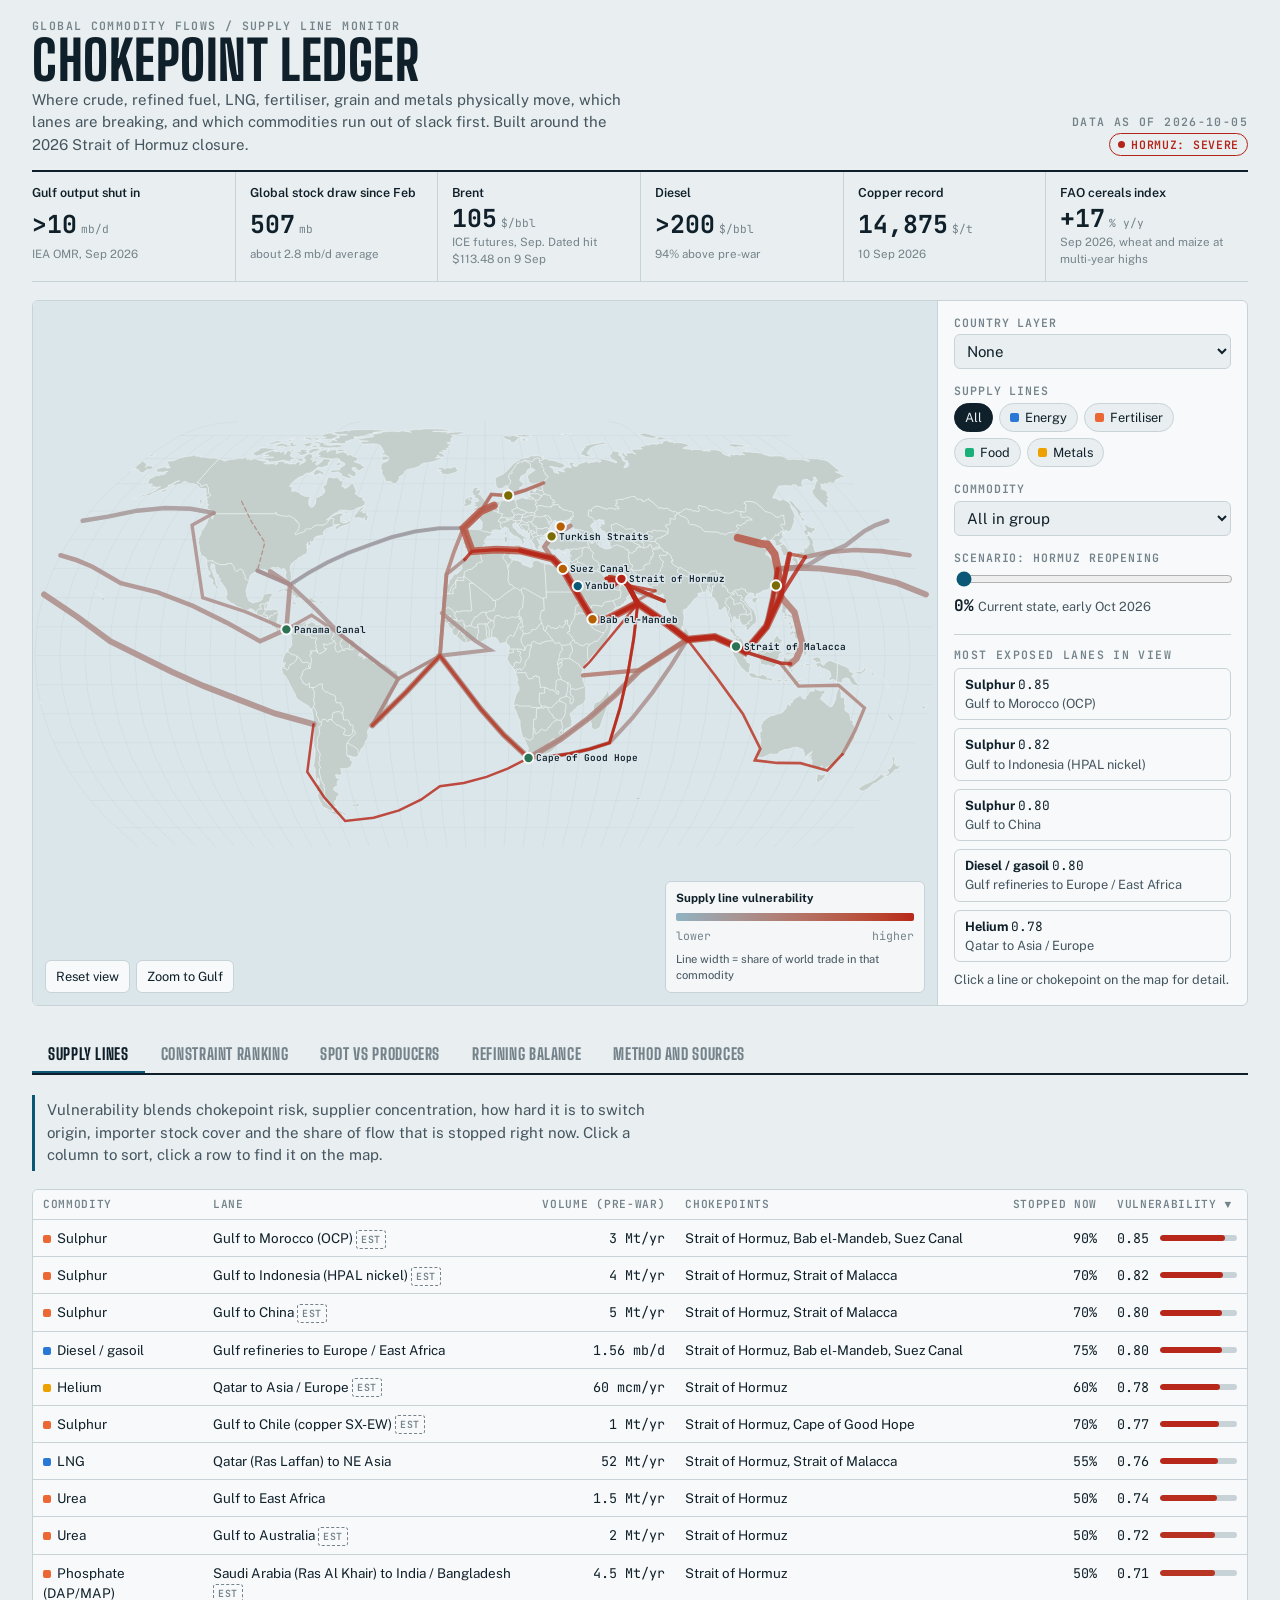
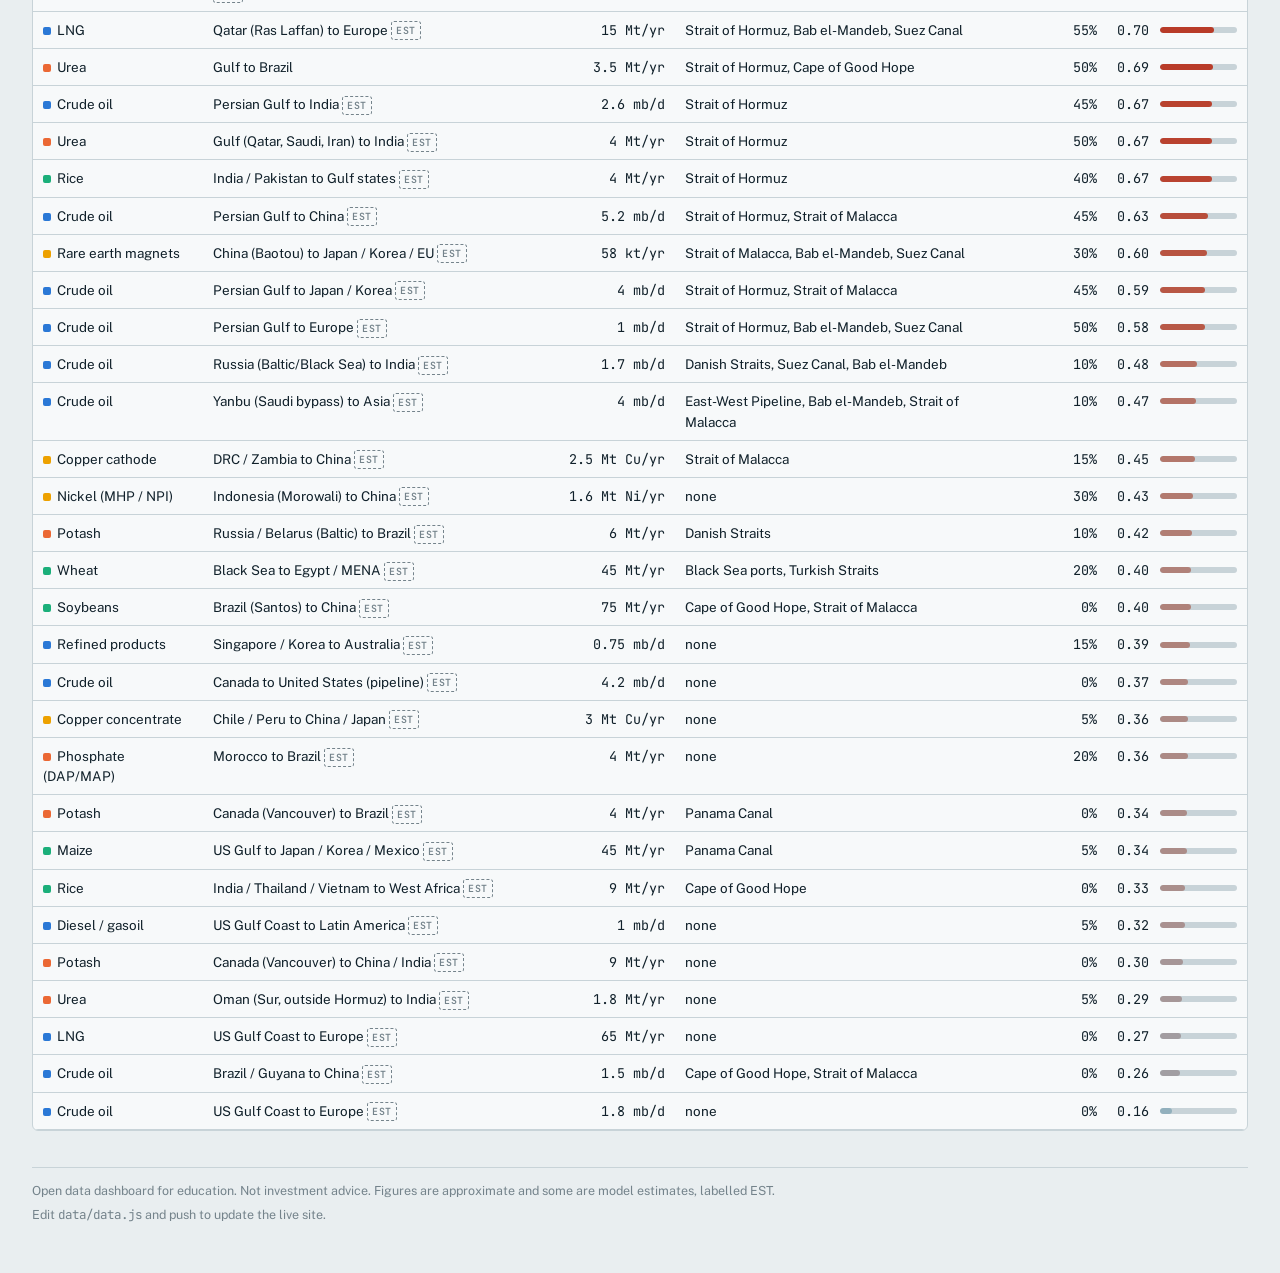
==== index.html @ e33810e3 "Chokepoint Ledger dashboard, live price feed and video pipeline Co-Authored-By: Claude Opus 5.5 <nor" ====
<!doctype html>
<html lang="en">
<head>
<meta charset="utf-8">
<meta name="viewport" content="width=device-width, initial-scale=1, viewport-fit=cover">
<title>Chokepoint Ledger</title>
<meta name="description" content="Interactive map of global energy, fertiliser, food and metal supply lines with vulnerability scoring and supply constraint analysis.">
<link rel="stylesheet" href="assets/style.css">
</head>
<body>
<div class="wrap">
  <header class="mast">
    <div>
      <p class="eyebrow">Global commodity flows / supply line monitor</p>
      <h1>Chokepoint Ledger</h1>
      <p class="lede">Where crude, refined fuel, LNG, fertiliser, grain and metals physically move, which lanes are breaking, and which commodities run out of slack first. Built around the 2026 Strait of Hormuz closure.</p>
    </div>
    <div class="meta">
      <span class="eyebrow">Data as of <span id="asof" class="mono"></span></span>
      <span><span class="pill st-severe">Hormuz: severe</span></span>
    </div>
  </header>

  <section class="tape" id="tape" aria-label="Headline indicators"></section>

  <section class="live" id="live" aria-label="Live prices" hidden>
    <div class="live-head">
      <h2>Live prices</h2>
      <span class="eyebrow" id="liveStamp"></span>
    </div>
    <div class="live-grid" id="liveGrid"></div>
    <p class="note" id="liveNote"></p>
  </section>

  <section class="desk" aria-label="Map">
    <div class="mapbox">
      <svg id="map" role="img" aria-label="World map of commodity supply lines coloured by vulnerability"></svg>
      <div class="mapctl">
        <button class="btn" id="zoomReset" type="button">Reset view</button>
        <button class="btn" id="zoomGulf" type="button">Zoom to Gulf</button>
      </div>
      <div class="legend" id="legend"></div>
    </div>
    <aside class="side">
      <div class="field">
        <label for="layer">Country layer</label>
        <select id="layer">
          <option value="none">None</option>
          <option value="prod">Crude production (mb/d)</option>
          <option value="ref">Refinery capacity (mb/d)</option>
          <option value="cons">Oil consumption (mb/d)</option>
          <option value="bal">Refining balance: capacity minus use</option>
          <option value="shutin">Output shut in now (est.)</option>
          <option value="soil">Soil fertility index (est.)</option>
          <option value="foodvul">Food input vulnerability (est.)</option>
        </select>
      </div>
      <div class="field">
        <span class="lab">Supply lines</span>
        <div class="chips" id="groups"></div>
      </div>
      <div class="field">
        <label for="commodity">Commodity</label>
        <select id="commodity"></select>
      </div>
      <div class="field">
        <label for="scen">Scenario: Hormuz reopening</label>
        <input type="range" id="scen" min="0" max="100" step="5" value="0">
        <div><span class="scen-val" id="scenVal">0%</span> <span class="note" id="scenNote">Current state, early Oct 2026</span></div>
      </div>
      <div class="detail" id="detail"></div>
    </aside>
  </section>

  <nav class="tabs" role="tablist" aria-label="Analysis">
    <button class="tab" role="tab" id="tab-lines" aria-selected="true" aria-controls="p-lines">Supply lines</button>
    <button class="tab" role="tab" id="tab-rank" aria-selected="false" aria-controls="p-rank">Constraint ranking</button>
    <button class="tab" role="tab" id="tab-div" aria-selected="false" aria-controls="p-div">Spot vs producers</button>
    <button class="tab" role="tab" id="tab-bal" aria-selected="false" aria-controls="p-bal">Refining balance</button>
    <button class="tab" role="tab" id="tab-method" aria-selected="false" aria-controls="p-method">Method and sources</button>
  </nav>

  <section class="panel" id="p-lines" role="tabpanel" aria-labelledby="tab-lines">
    <p class="callout">Vulnerability blends chokepoint risk, supplier concentration, how hard it is to switch origin, importer stock cover and the share of flow that is stopped right now. Click a column to sort, click a row to find it on the map.</p>
    <div class="tscroll"><table id="routeTable"></table></div>
  </section>

  <section class="panel" id="p-rank" role="tabpanel" aria-labelledby="tab-rank" hidden>
    <div class="split">
      <div class="chart" id="rankChart"></div>
      <div style="display:grid;gap:14px">
        <div class="weights" id="weights"></div>
        <div class="callout" id="rankRead"></div>
      </div>
    </div>
  </section>

  <section class="panel" id="p-div" role="tabpanel" aria-labelledby="tab-div" hidden>
    <p class="callout"><strong>Why spot prices and producer earnings drift apart.</strong> A supply shock raises the spot price, but a producer only keeps the part that is not eaten by its own inputs, its hedges, its contracts and its location. In 2026 the same disruption that lifts metal and fertiliser prices also raises the price of diesel, sulphuric acid and ammonia, which are the inputs that miners and fertiliser makers burn.</p>
    <div class="ledger" id="ledger"></div>
    <p class="note">Educational analysis, not investment advice.</p>
  </section>

  <section class="panel" id="p-bal" role="tabpanel" aria-labelledby="tab-bal" hidden>
    <div class="split">
      <div class="chart" id="balChart"></div>
      <div class="callout" id="balRead"></div>
    </div>
  </section>

  <section class="panel" id="p-method" role="tabpanel" aria-labelledby="tab-method" hidden>
    <div class="split">
      <div style="display:grid;gap:12px;max-width:72ch">
        <h3>How the scores work</h3>
        <p><b>Supply line vulnerability</b> = weighted sum of chokepoint risk (highest risk chokepoint on the lane), supplier concentration, 1 minus substitutability, stock thinness (1 minus cover days / 180, floored at 0) and current disruption. Hormuz dependent lanes scale their disruption and chokepoint risk down as the reopening slider rises.</p>
        <p><b>Commodity constraint score</b> = weighted sum of seven 0 to 1 factors. The ghost tick on each bar is the score with Hormuz fully reopened. A long gap means the constraint is transient. A short gap means it is structural.</p>
        <p><b>Soil fertility and food input vulnerability</b> are indicative teaching composites. Food input vulnerability = 0.4 x (1 minus soil index/100) + 0.3 x fertiliser import share + 0.3 x share of fertiliser imports routed through Hormuz. Replace them with ISRIC SoilGrids and FAOSTAT data for publication grade work.</p>
        <p>Items tagged <span class="est">EST</span> are model estimates built from the cited reporting and standard reference balances. Country oil balances are approximate 2024 to 2025 pre-war values. All inputs live in <span class="mono">data/data.js</span>.</p>
      </div>
      <div>
        <h3 style="margin-bottom:10px">Sources</h3>
        <ul class="sources" id="sources"></ul>
      </div>
    </div>
  </section>

  <footer class="foot">
    <span>Open data dashboard for education. Not investment advice. Figures are approximate and some are model estimates, labelled EST.</span>
    <span>Edit <span class="mono">data/data.js</span> and push to update the live site.</span>
  </footer>
</div>
<div class="tip" id="tip" hidden></div>
<script src="assets/vendor/d3.min.js"></script>
<script src="assets/vendor/topojson-client.min.js"></script>
<script src="data/world.js"></script>
<script src="data/data.js"></script>
<script src="assets/app.js"></script>
</body>
</html>
---- assets/style.css ----
@font-face { font-family: "Big Shoulders Display"; font-weight: 700; font-display: swap; src: url("fonts/big-shoulders-display-latin-700-normal.woff2") format("woff2"); }
@font-face { font-family: "Big Shoulders Display"; font-weight: 800; font-display: swap; src: url("fonts/big-shoulders-display-latin-800-normal.woff2") format("woff2"); }
@font-face { font-family: "Public Sans"; font-weight: 400; font-display: swap; src: url("fonts/public-sans-latin-400-normal.woff2") format("woff2"); }
@font-face { font-family: "Public Sans"; font-weight: 600; font-display: swap; src: url("fonts/public-sans-latin-600-normal.woff2") format("woff2"); }
@font-face { font-family: "Public Sans"; font-weight: 700; font-display: swap; src: url("fonts/public-sans-latin-700-normal.woff2") format("woff2"); }
@font-face { font-family: "JetBrains Mono"; font-weight: 400; font-display: swap; src: url("fonts/jetbrains-mono-latin-400-normal.woff2") format("woff2"); }
@font-face { font-family: "JetBrains Mono"; font-weight: 600; font-display: swap; src: url("fonts/jetbrains-mono-latin-600-normal.woff2") format("woff2"); }
@font-face { font-family: "JetBrains Mono"; font-weight: 700; font-display: swap; src: url("fonts/jetbrains-mono-latin-700-normal.woff2") format("woff2"); }
/* Layout concept: a harbour-master's chart desk. The sea chart dominates, ledgers sit underneath. */
:root {
  --bg: #e9eef0;
  --surface: #f7f9fa;
  --ink: #10202a;
  --ink-2: #44555f;
  --muted: #74838b;
  --line: #c8d3d8;
  --sea: #dbe6eb;
  --land: #c4cfcb;
  --land-line: #f1f5f6;
  --accent: #0a5875;
  --accent-ink: #ffffff;
  --risk-lo: #8fb3c2;
  --risk-hi: #b8281a;
  --seq-lo: #e4ecef;
  --seq-oil: #0a4f6b;
  --seq-soil: #2f6b2a;
  --seq-vul: #a3261a;
  --div-neg: #b5481f;
  --div-pos: #1d6a8f;
  --div-mid: #d7dcdc;
  --s-severe: #b42318;
  --s-elevated: #b85f00;
  --s-watch: #7a6c00;
  --s-open: #2b7353;
  --s-bypass: #0a5875;
  --g-energy: #2a78d6;
  --g-fert: #eb6834;
  --g-food: #1baf7a;
  --g-metals: #eda100;
  --f-display: "Big Shoulders Display", "Arial Narrow", "Roboto Condensed", sans-serif;
  --f-body: "Public Sans", "Segoe UI", system-ui, sans-serif;
  --f-data: "JetBrains Mono", ui-monospace, "SF Mono", Menlo, monospace;
  --r: 6px;
}
@media (prefers-color-scheme: dark) {
  :root:not([data-theme="light"]) {
    --bg: #0c1418; --surface: #121d23; --ink: #e5edf0; --ink-2: #a8b7be; --muted: #7d8d95; --line: #25363f;
    --sea: #0f1c23; --land: #24343c; --land-line: #0c1418; --accent: #5cb2d4; --accent-ink: #06141a;
    --risk-lo: #3f6b7d; --risk-hi: #ff6b4d; --seq-lo: #1a2a31; --seq-oil: #6cc4e6; --seq-soil: #8fd17e; --seq-vul: #ff7a5c;
    --div-neg: #ff8a5c; --div-pos: #6cc4e6; --div-mid: #2b3940;
    --s-severe: #ff6b5b; --s-elevated: #f0a040; --s-watch: #d8c64a; --s-open: #5fc495; --s-bypass: #5cb2d4;
    --g-energy: #3987e5; --g-fert: #d95926; --g-food: #199e70; --g-metals: #c98500;
    color-scheme: dark;
  }
}
:root[data-theme="dark"] {
  --bg: #0c1418; --surface: #121d23; --ink: #e5edf0; --ink-2: #a8b7be; --muted: #7d8d95; --line: #25363f;
  --sea: #0f1c23; --land: #24343c; --land-line: #0c1418; --accent: #5cb2d4; --accent-ink: #06141a;
  --risk-lo: #3f6b7d; --risk-hi: #ff6b4d; --seq-lo: #1a2a31; --seq-oil: #6cc4e6; --seq-soil: #8fd17e; --seq-vul: #ff7a5c;
  --div-neg: #ff8a5c; --div-pos: #6cc4e6; --div-mid: #2b3940;
  --s-severe: #ff6b5b; --s-elevated: #f0a040; --s-watch: #d8c64a; --s-open: #5fc495; --s-bypass: #5cb2d4;
  --g-energy: #3987e5; --g-fert: #d95926; --g-food: #199e70; --g-metals: #c98500;
  color-scheme: dark;
}

* { box-sizing: border-box; }
[hidden] { display: none !important; }
body { margin: 0; background: var(--bg); color: var(--ink); font: 15px/1.5 var(--f-body); }
.wrap { max-width: 1440px; margin: 0 auto; padding-inline: clamp(16px, 3vw, 32px); padding-block: 20px 48px; }
h1, h2, h3 { font-family: var(--f-display); font-weight: 800; letter-spacing: 0.01em; text-wrap: balance; margin: 0; line-height: 1.05; }
h1 { font-size: clamp(2.1rem, 4.6vw, 3.4rem); text-transform: uppercase; }
h2 { font-size: 1.7rem; text-transform: uppercase; }
h3 { font-size: 1.15rem; text-transform: uppercase; letter-spacing: 0.03em; }
p { margin: 0; }
a { color: var(--accent); }
.mono, .num { font-family: var(--f-data); font-variant-numeric: tabular-nums; }
.eyebrow { font: 600 0.72rem/1 var(--f-data); letter-spacing: 0.12em; text-transform: uppercase; color: var(--muted); }
.lede { color: var(--ink-2); max-width: 68ch; }

/* masthead */
.mast { display: grid; grid-template-columns: minmax(0, 1fr) auto; gap: 12px 24px; align-items: end; border-bottom: 2px solid var(--ink); padding-bottom: 14px; }
.mast .meta { text-align: right; display: grid; gap: 4px; }
.pill { display: inline-flex; align-items: center; gap: 6px; font: 600 0.72rem/1 var(--f-data); letter-spacing: 0.06em; text-transform: uppercase; padding: 5px 8px; border-radius: 999px; border: 1px solid currentColor; }
.pill::before { content: ""; width: 7px; height: 7px; border-radius: 50%; background: currentColor; }
.st-severe { color: var(--s-severe); } .st-elevated { color: var(--s-elevated); } .st-watch { color: var(--s-watch); }
.st-open { color: var(--s-open); } .st-bypass { color: var(--s-bypass); }

/* ticker strip */
.tape { display: grid; grid-template-columns: repeat(6, minmax(0, 1fr)); border-bottom: 1px solid var(--line); }
.tape > div { padding: 12px 14px 12px 0; display: grid; gap: 2px; min-width: 0; }
.tape > div + div { padding-left: 14px; border-left: 1px solid var(--line); }
.tape .v { font: 700 1.55rem/1.1 var(--f-data); font-variant-numeric: tabular-nums; }
.tape .v small { font-size: 0.7rem; color: var(--muted); margin-left: 4px; font-weight: 500; }
.tape .k { font-size: 0.78rem; font-weight: 600; }
.tape .n { font-size: 0.72rem; color: var(--muted); }

/* live price strip */
.live { margin-top: 22px; display: grid; gap: 10px; }
.live-head { display: flex; flex-wrap: wrap; gap: 6px 16px; align-items: baseline; justify-content: space-between; }
.live-grid { display: grid; grid-template-columns: repeat(auto-fill, minmax(210px, 1fr)); gap: 0; border-top: 1px solid var(--line); border-left: 1px solid var(--line); }
.lcard { padding: 10px 12px 8px; border-right: 1px solid var(--line); border-bottom: 1px solid var(--line); display: grid; gap: 2px; min-width: 0; background: var(--surface); }
.lcard .k { font-size: 0.78rem; font-weight: 600; display: flex; align-items: center; gap: 6px; }
.lcard .v { font: 700 1.25rem/1.15 var(--f-data); font-variant-numeric: tabular-nums; }
.lcard .v small { font-size: 0.68rem; color: var(--muted); font-weight: 500; margin-left: 4px; }
.lcard .d { font: 0.72rem/1.3 var(--f-data); color: var(--ink-2); font-variant-numeric: tabular-nums; }
.lcard .d b { color: var(--ink); }
.lcard svg { width: 100%; height: 38px; display: block; overflow: visible; }
.lcard .spark { fill: none; stroke: var(--ink-2); stroke-width: 1.5; vector-effect: non-scaling-stroke; }
.lcard .area { fill: var(--accent); fill-opacity: 0.08; }
.lcard .war { stroke: var(--s-severe); stroke-dasharray: 2 2; stroke-width: 1; vector-effect: non-scaling-stroke; }
.lcard .end { fill: var(--ink); }
.stale { font: 600 0.6rem/1 var(--f-data); color: var(--s-elevated); border: 1px solid currentColor; padding: 2px 4px; border-radius: 3px; }
.livetag { font: 600 0.6rem/1 var(--f-data); color: var(--s-open); letter-spacing: 0.06em; margin-left: 6px; vertical-align: middle; }

/* desk */
.desk { display: grid; grid-template-columns: minmax(0, 1fr) 310px; gap: 0; margin-top: 18px; border: 1px solid var(--line); border-radius: var(--r); background: var(--surface); overflow: hidden; }
.mapbox { position: relative; min-width: 0; background: var(--sea); display: flex; flex-direction: column; justify-content: center; padding-bottom: 54px; }
#map { display: block; width: 100%; height: auto; touch-action: none; }
#map .land { fill: var(--land); stroke: var(--land-line); stroke-width: 0.5; vector-effect: non-scaling-stroke; }
#map .grat { fill: none; stroke: var(--ink); stroke-opacity: 0.07; stroke-width: 0.5; vector-effect: non-scaling-stroke; }
#map .route { fill: none; stroke-linecap: round; cursor: pointer; vector-effect: non-scaling-stroke; }
#map .route.dim { stroke-opacity: 0.08 !important; }
#map .route.sel { stroke-dasharray: none; }
#map .route-hit { fill: none; stroke: transparent; stroke-width: 12; cursor: pointer; vector-effect: non-scaling-stroke; }
#map .choke circle { stroke: var(--surface); stroke-width: 2; vector-effect: non-scaling-stroke; cursor: pointer; }
#map .choke text { font: 600 10px var(--f-data); fill: var(--ink); paint-order: stroke; stroke: var(--sea); stroke-width: 3px; pointer-events: none; }
.mapctl { position: absolute; left: 12px; bottom: 12px; display: flex; gap: 6px; }
.legend { position: absolute; right: 12px; bottom: 12px; background: color-mix(in srgb, var(--surface) 88%, transparent); border: 1px solid var(--line); border-radius: var(--r); padding: 8px 10px; font-size: 0.72rem; display: grid; gap: 6px; max-width: 260px; }
.legend .ramp { height: 8px; border-radius: 2px; }
.legend .ends { display: flex; justify-content: space-between; color: var(--muted); font-family: var(--f-data); }

.side { border-left: 1px solid var(--line); padding: 16px; display: grid; gap: 16px; align-content: start; min-width: 0; }
.field { display: grid; gap: 6px; }
.field label, .field .lab { font: 600 0.72rem/1 var(--f-data); letter-spacing: 0.08em; text-transform: uppercase; color: var(--muted); }
select, button, input { font: inherit; color: inherit; }
select { width: 100%; padding: 7px 8px; border: 1px solid var(--line); border-radius: var(--r); background: var(--bg); }
.chips { display: flex; flex-wrap: wrap; gap: 6px; }
.chip { border: 1px solid var(--line); background: var(--bg); border-radius: 999px; padding: 4px 10px; font-size: 0.8rem; cursor: pointer; display: inline-flex; gap: 6px; align-items: center; }
.chip i { width: 9px; height: 9px; border-radius: 2px; display: inline-block; }
.chip[aria-pressed="true"] { background: var(--ink); color: var(--bg); border-color: var(--ink); }
.btn { border: 1px solid var(--line); background: var(--surface); border-radius: var(--r); padding: 6px 10px; cursor: pointer; font-size: 0.8rem; }
.btn:hover, .chip:hover { border-color: var(--ink-2); }
button:focus-visible, select:focus-visible, input:focus-visible, .route-hit:focus-visible { outline: 2px solid var(--accent); outline-offset: 2px; }
input[type=range] { width: 100%; accent-color: var(--accent); }
.scen-val { font: 700 1rem var(--f-data); }
.detail { border-top: 1px solid var(--line); padding-top: 14px; display: grid; gap: 8px; font-size: 0.86rem; }
.detail dl { display: grid; grid-template-columns: auto 1fr; gap: 3px 12px; margin: 0; }
.detail dt { color: var(--muted); font-size: 0.78rem; }
.detail dd { margin: 0; font-family: var(--f-data); font-size: 0.8rem; font-variant-numeric: tabular-nums; }
.vbar { height: 6px; background: var(--line); border-radius: 3px; overflow: hidden; }
.vbar span { display: block; height: 100%; border-radius: 3px; }
.est { font: 600 0.62rem/1 var(--f-data); letter-spacing: 0.06em; color: var(--muted); border: 1px dashed var(--muted); padding: 2px 4px; border-radius: 3px; vertical-align: middle; }

/* tabs */
.tabs { display: flex; gap: 0; margin-top: 28px; border-bottom: 2px solid var(--ink); overflow-x: auto; }
.tab { border: 0; background: none; padding: 10px 16px 8px; font: 800 1rem var(--f-display); letter-spacing: 0.04em; text-transform: uppercase; cursor: pointer; color: var(--muted); white-space: nowrap; border-bottom: 4px solid transparent; margin-bottom: -2px; }
.tab[aria-selected="true"] { color: var(--ink); border-bottom-color: var(--accent); }
.panel { padding-top: 20px; display: grid; gap: 18px; }
.split { display: grid; grid-template-columns: minmax(0, 1.6fr) minmax(0, 1fr); gap: 28px; align-items: start; }
.split > * { min-width: 0; }

/* tables */
.tscroll { overflow-x: auto; border: 1px solid var(--line); border-radius: var(--r); background: var(--surface); }
table { border-collapse: collapse; width: 100%; font-size: 0.84rem; }
th, td { text-align: left; padding: 8px 10px; border-bottom: 1px solid var(--line); vertical-align: top; }
th { font: 600 0.7rem/1.2 var(--f-data); letter-spacing: 0.06em; text-transform: uppercase; color: var(--muted); cursor: pointer; user-select: none; white-space: nowrap; position: sticky; top: 0; background: var(--surface); }
td.num, th.num { text-align: right; font-family: var(--f-data); font-variant-numeric: tabular-nums; }
tbody tr { cursor: pointer; }
tbody tr:hover { background: color-mix(in srgb, var(--accent) 7%, transparent); }
tbody tr.sel { background: color-mix(in srgb, var(--accent) 14%, transparent); }
.gdot { width: 8px; height: 8px; border-radius: 2px; display: inline-block; margin-right: 6px; }
.scorecell { display: grid; grid-template-columns: 2.6em 1fr; gap: 8px; align-items: center; min-width: 120px; }

/* ranking chart */
.chart svg { width: 100%; height: auto; display: block; overflow: visible; }
.chart text { fill: var(--ink-2); font: 11px var(--f-data); }
.chart .lbl { fill: var(--ink); font: 600 12px var(--f-body); }
.chart .axis line, .chart .axis path { stroke: var(--line); }
.chart .grid line { stroke: var(--line); stroke-dasharray: 2 3; }
.weights { display: grid; gap: 10px; background: var(--surface); border: 1px solid var(--line); border-radius: var(--r); padding: 14px; }
.wrow { display: grid; grid-template-columns: 8.5em 1fr 2.6em; gap: 8px; align-items: center; font-size: 0.8rem; }
.wrow output { font-family: var(--f-data); text-align: right; }
.note { font-size: 0.8rem; color: var(--ink-2); }
.callout { border-left: 3px solid var(--accent); padding: 4px 0 4px 12px; color: var(--ink-2); max-width: 72ch; }
.callout strong { color: var(--ink); }

/* divergence ledger */
.ledger { display: grid; grid-template-columns: repeat(2, minmax(0, 1fr)); gap: 0; border-top: 1px solid var(--line); }
.entry { padding: 16px 18px 18px 0; border-bottom: 1px solid var(--line); display: grid; gap: 8px; align-content: start; min-width: 0; }
.entry:nth-child(even) { padding-left: 18px; border-left: 1px solid var(--line); }
.entry .row { display: grid; grid-template-columns: 6.5em 1fr; gap: 10px; font-size: 0.86rem; }
.entry .row b { font: 600 0.68rem/1.6 var(--f-data); letter-spacing: 0.08em; text-transform: uppercase; color: var(--muted); }
.lean { font: 600 0.68rem/1 var(--f-data); text-transform: uppercase; letter-spacing: 0.08em; padding: 4px 7px; border-radius: 3px; background: var(--ink); color: var(--bg); justify-self: start; }

.sources li { margin-bottom: 4px; font-size: 0.84rem; }
.foot { margin-top: 36px; padding-top: 14px; border-top: 1px solid var(--line); font-size: 0.78rem; color: var(--muted); display: grid; gap: 6px; }

.tip { position: fixed; pointer-events: none; z-index: 10; background: var(--ink); color: var(--bg); padding: 8px 10px; border-radius: var(--r); font-size: 0.78rem; max-width: 280px; line-height: 1.4; box-shadow: 0 6px 18px rgb(0 0 0 / 0.18); }
.tip b { font-family: var(--f-body); }
.tip .mono { font-size: 0.74rem; }

/* video capture mode: hides chrome so frames are clean */
body.capture .live, body.capture .side, body.capture .tabs, body.capture .foot, body.capture .mapctl, body.capture .mast, body.capture .tape { display: none; }
body.capture .desk { grid-template-columns: 1fr; border: 0; margin-top: 0; border-radius: 0; }
body.capture .mapbox { padding-bottom: 0; }
body.capture .wrap { padding-block: 0 24px; max-width: none; padding-inline: 0; }
body.capture:not(.portrait) #map { height: 100vh; }
body.capture:not(.view-panel) .panel { display: none !important; }
body.capture.view-panel .desk { display: none; }
body.capture.view-panel .wrap { padding: 40px 56px; }
body.capture.view-panel:not(.portrait) .panel { zoom: 1.55; }
body.capture:not(.portrait) .legend { zoom: 1.6; right: 20px; bottom: 20px; }
body.capture.view-panel.portrait .wrap { padding: 32px 16px; }
body.capture.portrait #map { height: 60vh; }
body.capture.portrait .legend { position: static; margin: 14px 16px; max-width: none; font-size: 0.8rem; }

@media (max-width: 1100px) {
  .tape { grid-template-columns: repeat(3, minmax(0, 1fr)); }
  .tape > div:nth-child(4) { border-left: 0; padding-left: 0; }
  .tape > div:nth-child(n+4) { border-top: 1px solid var(--line); }
  .desk { grid-template-columns: 1fr; }
  .side { border-left: 0; border-top: 1px solid var(--line); }
  .split { grid-template-columns: 1fr; }
}
@media (max-width: 640px) {
  .mast { grid-template-columns: 1fr; }
  .mast .meta { text-align: left; }
  .tape { grid-template-columns: repeat(2, minmax(0, 1fr)); }
  .tape > div { border-left: 0 !important; padding-left: 0 !important; }
  .tape > div:nth-child(n+3) { border-top: 1px solid var(--line); }
  .ledger { grid-template-columns: 1fr; }
  .entry:nth-child(even) { padding-left: 0; border-left: 0; }
  .mapbox { padding-bottom: 0; }
  .legend { position: static; max-width: none; margin: 8px; }
  .mapctl { position: static; padding: 8px; }
}
@media (prefers-reduced-motion: reduce) { * { transition: none !important; animation: none !important; } }
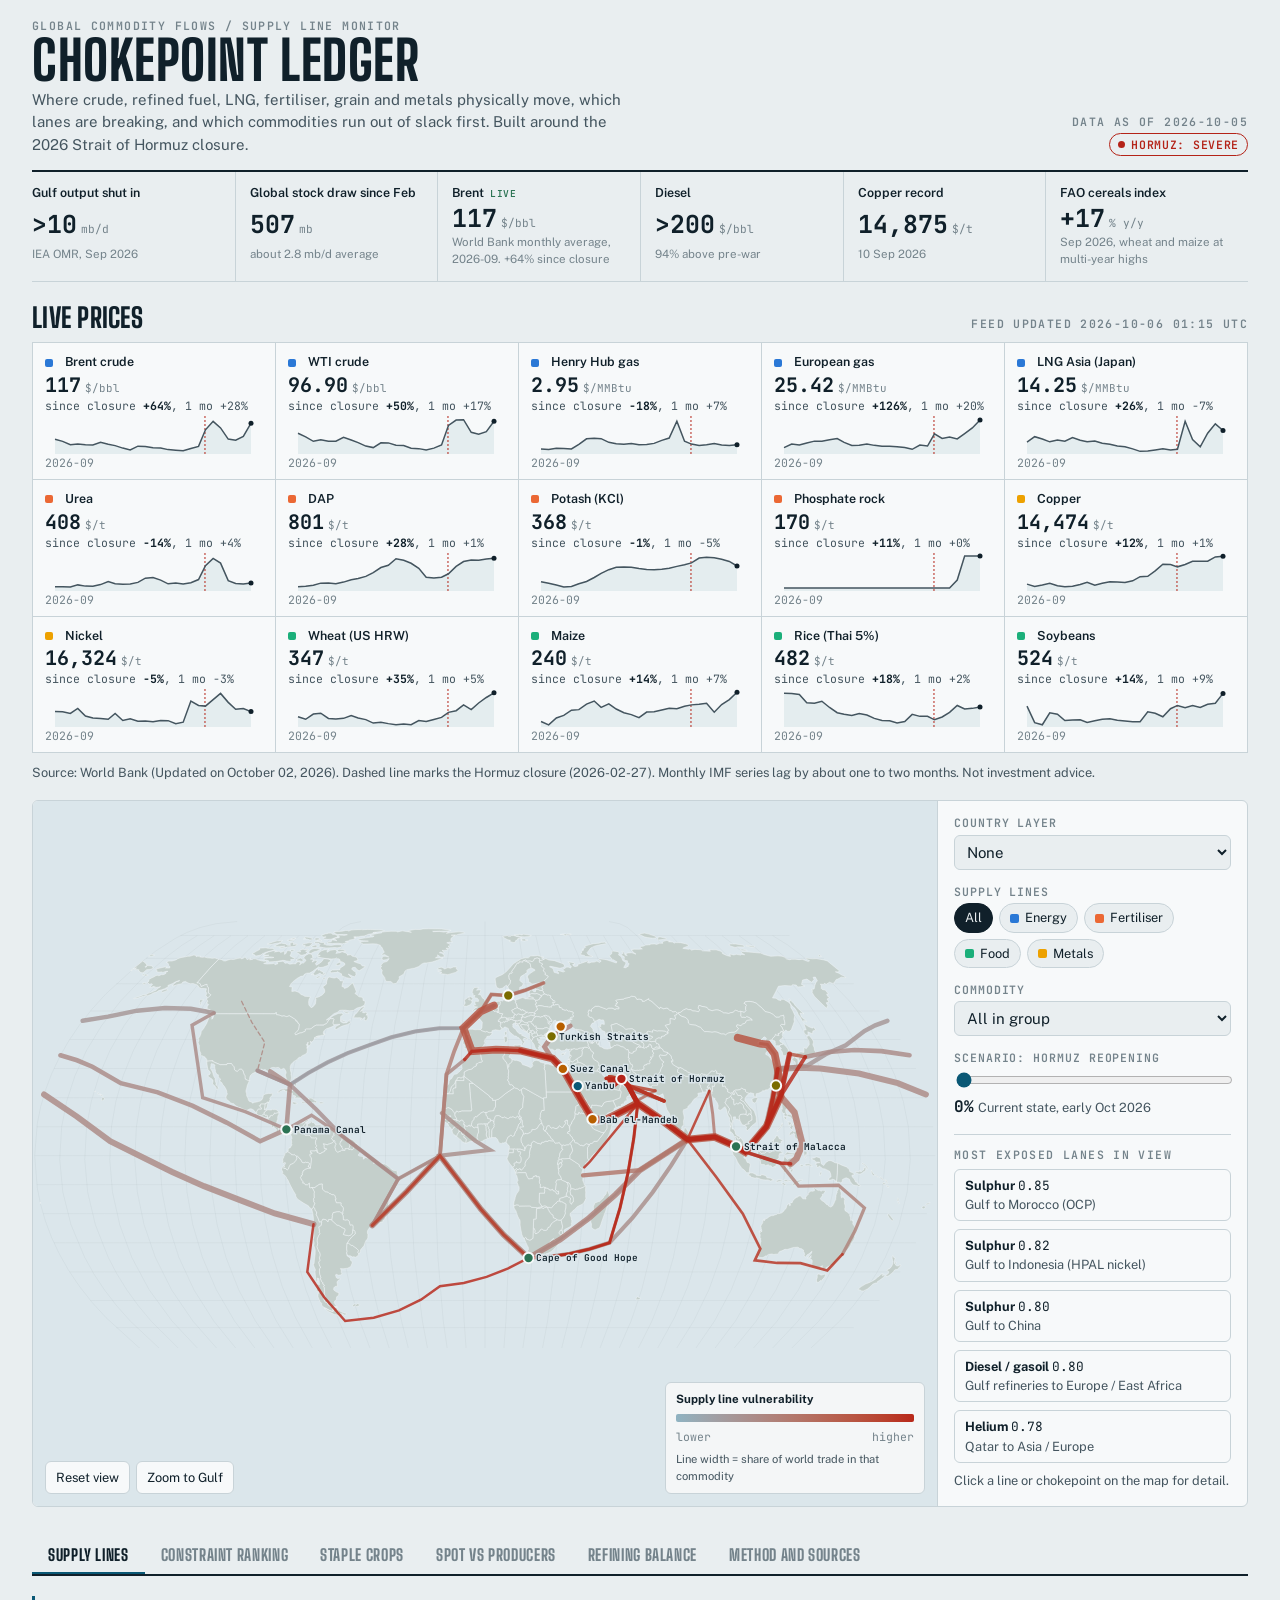
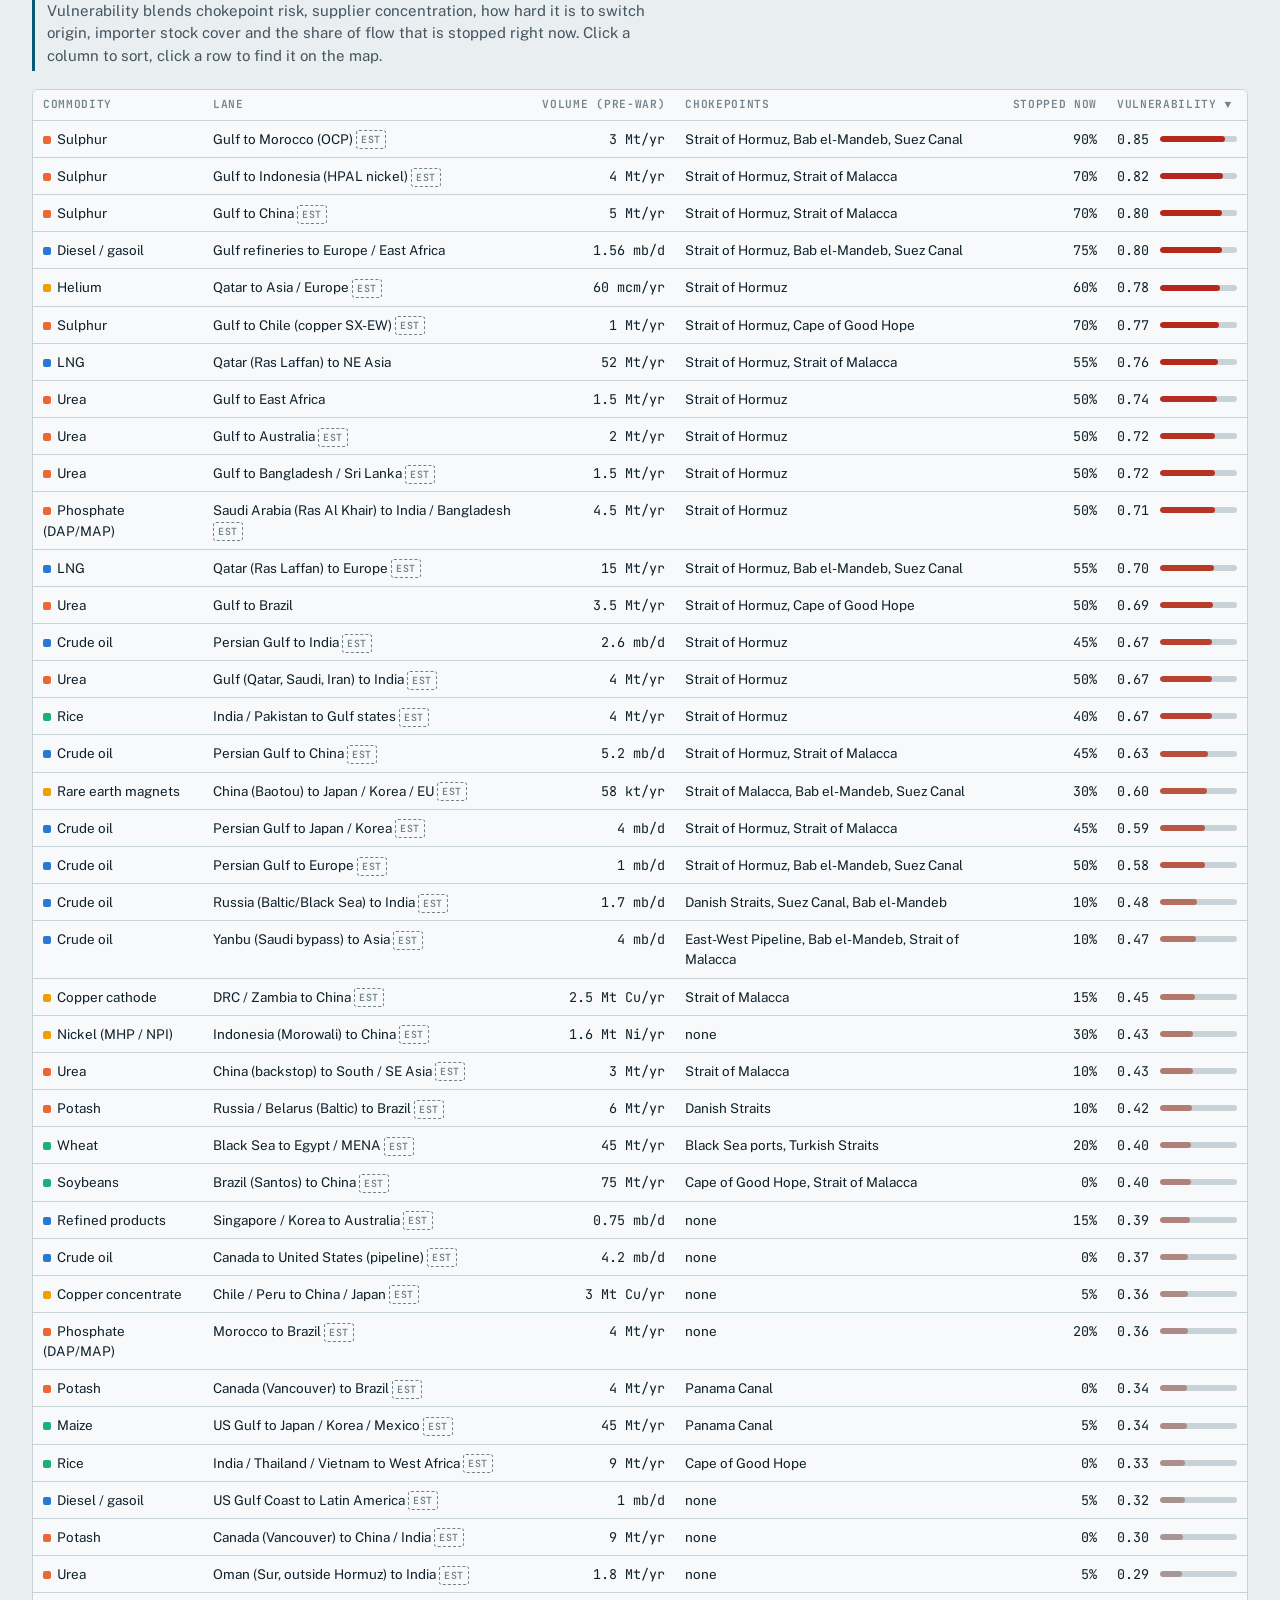
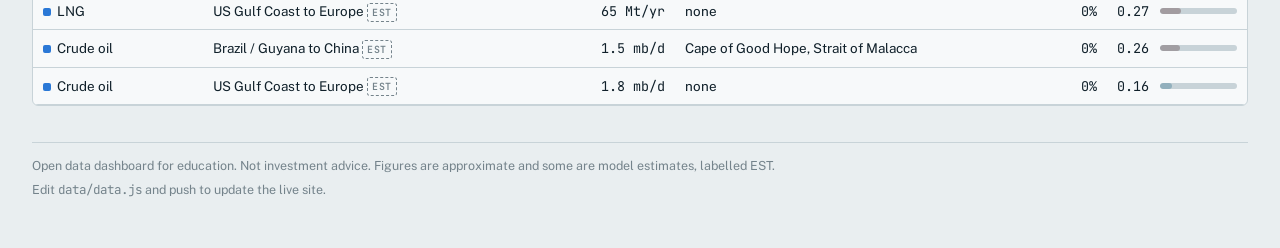
==== commit 25637a01: "Add Staple crops tab: crop input sensitivity, rice input chain, fertiliser timing Rice scores as the" ====
--- a/index.html
+++ b/index.html
@@ -75,6 +75,7 @@
   <nav class="tabs" role="tablist" aria-label="Analysis">
     <button class="tab" role="tab" id="tab-lines" aria-selected="true" aria-controls="p-lines">Supply lines</button>
     <button class="tab" role="tab" id="tab-rank" aria-selected="false" aria-controls="p-rank">Constraint ranking</button>
+    <button class="tab" role="tab" id="tab-crops" aria-selected="false" aria-controls="p-crops">Staple crops</button>
     <button class="tab" role="tab" id="tab-div" aria-selected="false" aria-controls="p-div">Spot vs producers</button>
     <button class="tab" role="tab" id="tab-bal" aria-selected="false" aria-controls="p-bal">Refining balance</button>
     <button class="tab" role="tab" id="tab-method" aria-selected="false" aria-controls="p-method">Method and sources</button>
@@ -93,6 +94,21 @@
         <div class="callout" id="rankRead"></div>
       </div>
     </div>
+  </section>
+
+  <section class="panel" id="p-crops" role="tabpanel" aria-labelledby="tab-crops" hidden>
+    <p class="callout" id="cropAnswer"></p>
+    <div class="crop-grid">
+      <div class="tscroll"><div id="cropTable"></div></div>
+      <div class="crop-detail" id="cropDetail"></div>
+    </div>
+    <div>
+      <h3>Where the rice input chain bottlenecks</h3>
+      <p class="note" style="margin:4px 0 10px">From gas well to paddy. Status reflects early October 2026. Prices update daily from the live feed.</p>
+      <ol class="chain" id="cropChain"></ol>
+    </div>
+    <div class="chart" id="cropCal"></div>
+    <p class="note">Fertiliser use by crop from IFA (2014/15), production from USDA for the same season. Factor scores are judgement calls from the cited reporting. Click a row for detail.</p>
   </section>
 
   <section class="panel" id="p-div" role="tabpanel" aria-labelledby="tab-div" hidden>
--- a/assets/style.css
+++ b/assets/style.css
@@ -156,6 +156,8 @@
 .tab { border: 0; background: none; padding: 10px 16px 8px; font: 800 1rem var(--f-display); letter-spacing: 0.04em; text-transform: uppercase; cursor: pointer; color: var(--muted); white-space: nowrap; border-bottom: 4px solid transparent; margin-bottom: -2px; }
 .tab[aria-selected="true"] { color: var(--ink); border-bottom-color: var(--accent); }
 .panel { padding-top: 20px; display: grid; gap: 18px; }
+.panel > * { min-width: 0; }
+#cropCal svg { max-width: 1100px; }
 .split { display: grid; grid-template-columns: minmax(0, 1.6fr) minmax(0, 1fr); gap: 28px; align-items: start; }
 .split > * { min-width: 0; }
 
@@ -183,6 +185,27 @@
 .note { font-size: 0.8rem; color: var(--ink-2); }
 .callout { border-left: 3px solid var(--accent); padding: 4px 0 4px 12px; color: var(--ink-2); max-width: 72ch; }
 .callout strong { color: var(--ink); }
+
+/* staple crops */
+table.heat th { white-space: normal; min-width: 64px; vertical-align: bottom; line-height: 1.25; }
+table.heat td.hc { font-family: var(--f-data); color: var(--ink); }
+.crop-grid { display: grid; gap: 16px; }
+.crop-detail p { max-width: 75ch; }
+.crop-detail { display: grid; gap: 10px; align-content: start; font-size: 0.9rem; background: var(--surface); border: 1px solid var(--line); border-radius: var(--r); padding: 14px; }
+.crop-detail dl { display: grid; grid-template-columns: auto 1fr; gap: 4px 12px; margin: 0; }
+.crop-detail dt { color: var(--muted); font-size: 0.78rem; }
+.crop-detail dd { margin: 0; font-size: 0.84rem; }
+.chain { list-style: none; margin: 0; padding: 0 0 6px; display: grid; grid-auto-flow: column; grid-auto-columns: minmax(190px, 1fr); gap: 22px; overflow-x: auto; counter-reset: step; }
+.chain .node { position: relative; display: grid; gap: 6px; align-content: start; padding: 12px; border: 1px solid var(--line); border-top: 3px solid currentColor; border-radius: var(--r); background: var(--surface); font-size: 0.82rem; color: var(--ink); }
+.chain .node.st-severe { border-top-color: var(--s-severe); } .chain .node.st-elevated { border-top-color: var(--s-elevated); }
+.chain .node.st-watch { border-top-color: var(--s-watch); } .chain .node.st-eased, .chain .node.st-open { border-top-color: var(--s-open); }
+.chain .node + .node::before { content: ""; position: absolute; left: -18px; top: 22px; width: 12px; height: 2px; background: var(--muted); }
+.chain .node + .node::after { content: ""; position: absolute; left: -10px; top: 18px; border: 5px solid transparent; border-left-color: var(--muted); }
+.chain .pill { justify-self: start; }
+.chain .nd { color: var(--ink-2); line-height: 1.4; }
+.chain .binding { font: 700 0.62rem/1 var(--f-data); letter-spacing: 0.06em; text-transform: uppercase; background: var(--s-severe); color: var(--surface); padding: 3px 6px; border-radius: 3px; justify-self: start; }
+.chain .chain-live { font-size: 0.72rem; color: var(--ink); background: color-mix(in srgb, var(--accent) 10%, transparent); padding: 4px 6px; border-radius: 3px; }
+.st-eased { color: var(--s-open); }
 
 /* divergence ledger */
 .ledger { display: grid; grid-template-columns: repeat(2, minmax(0, 1fr)); gap: 0; border-top: 1px solid var(--line); }
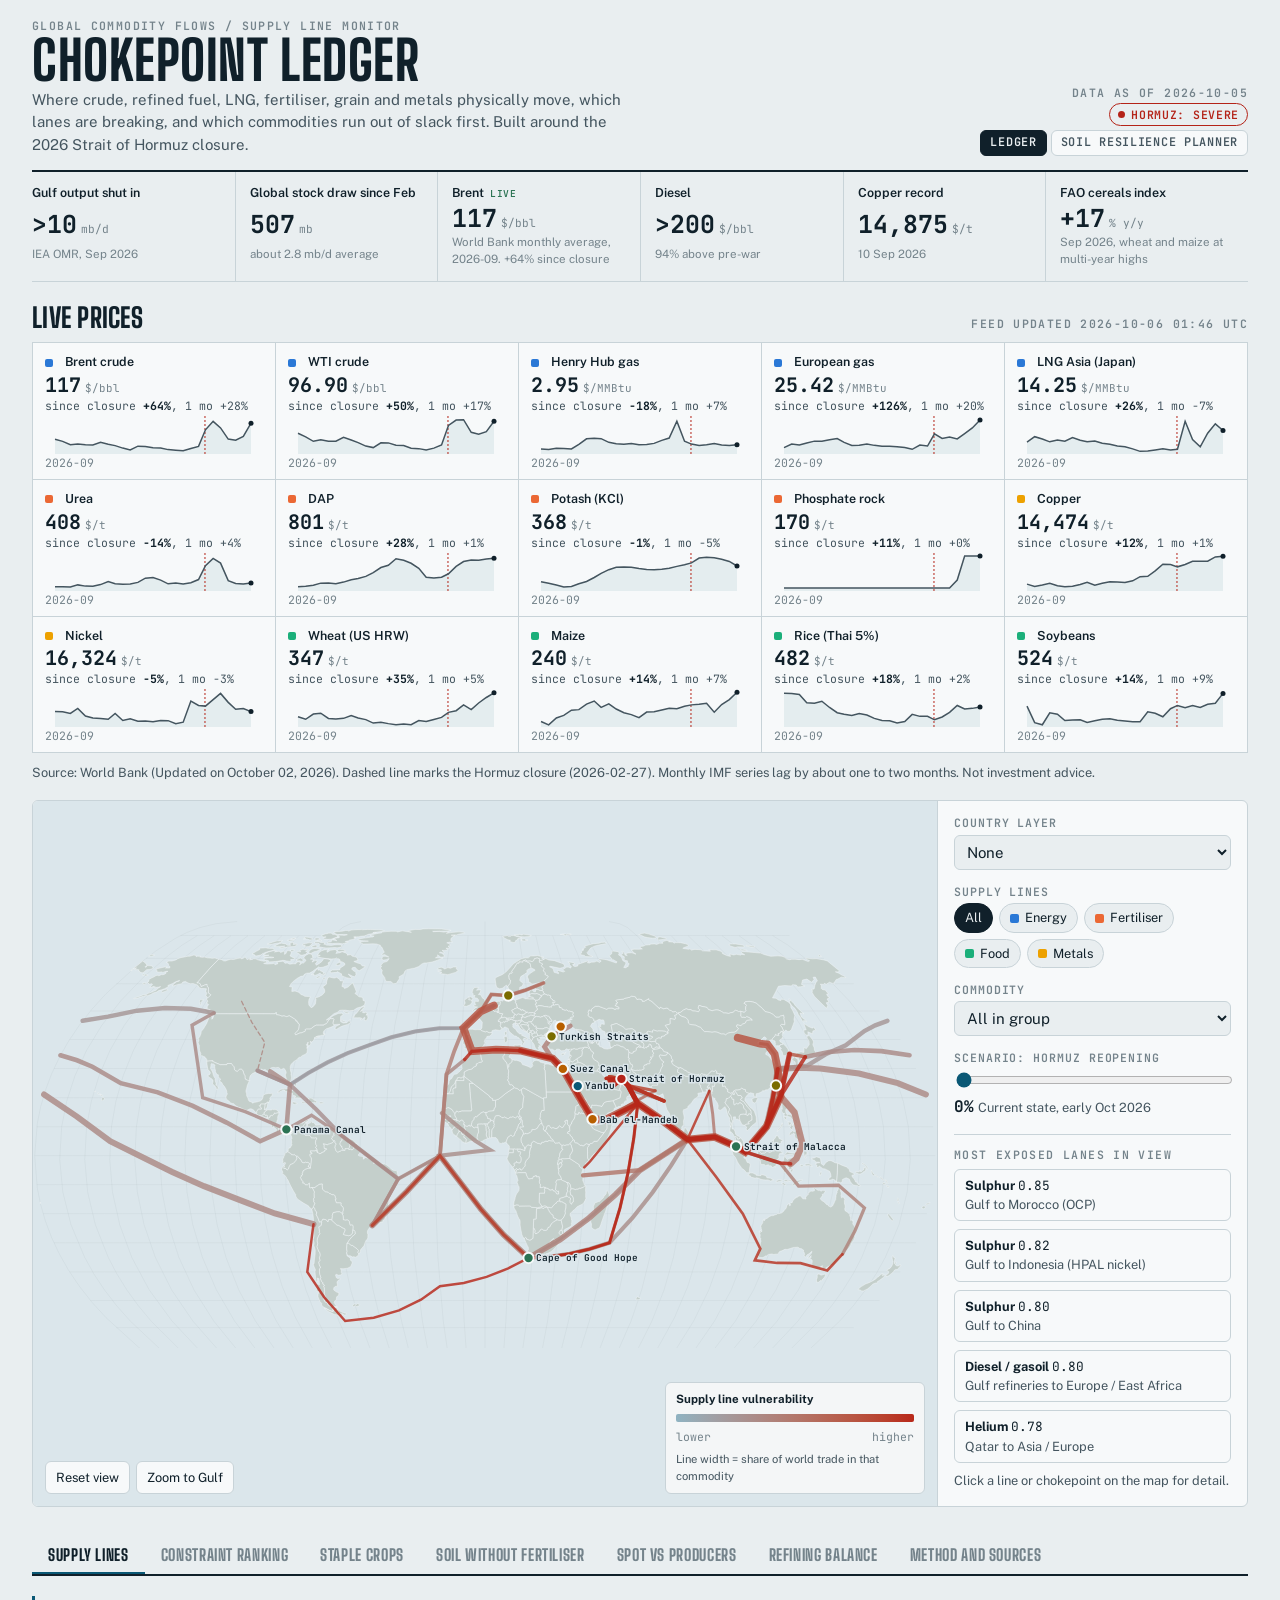
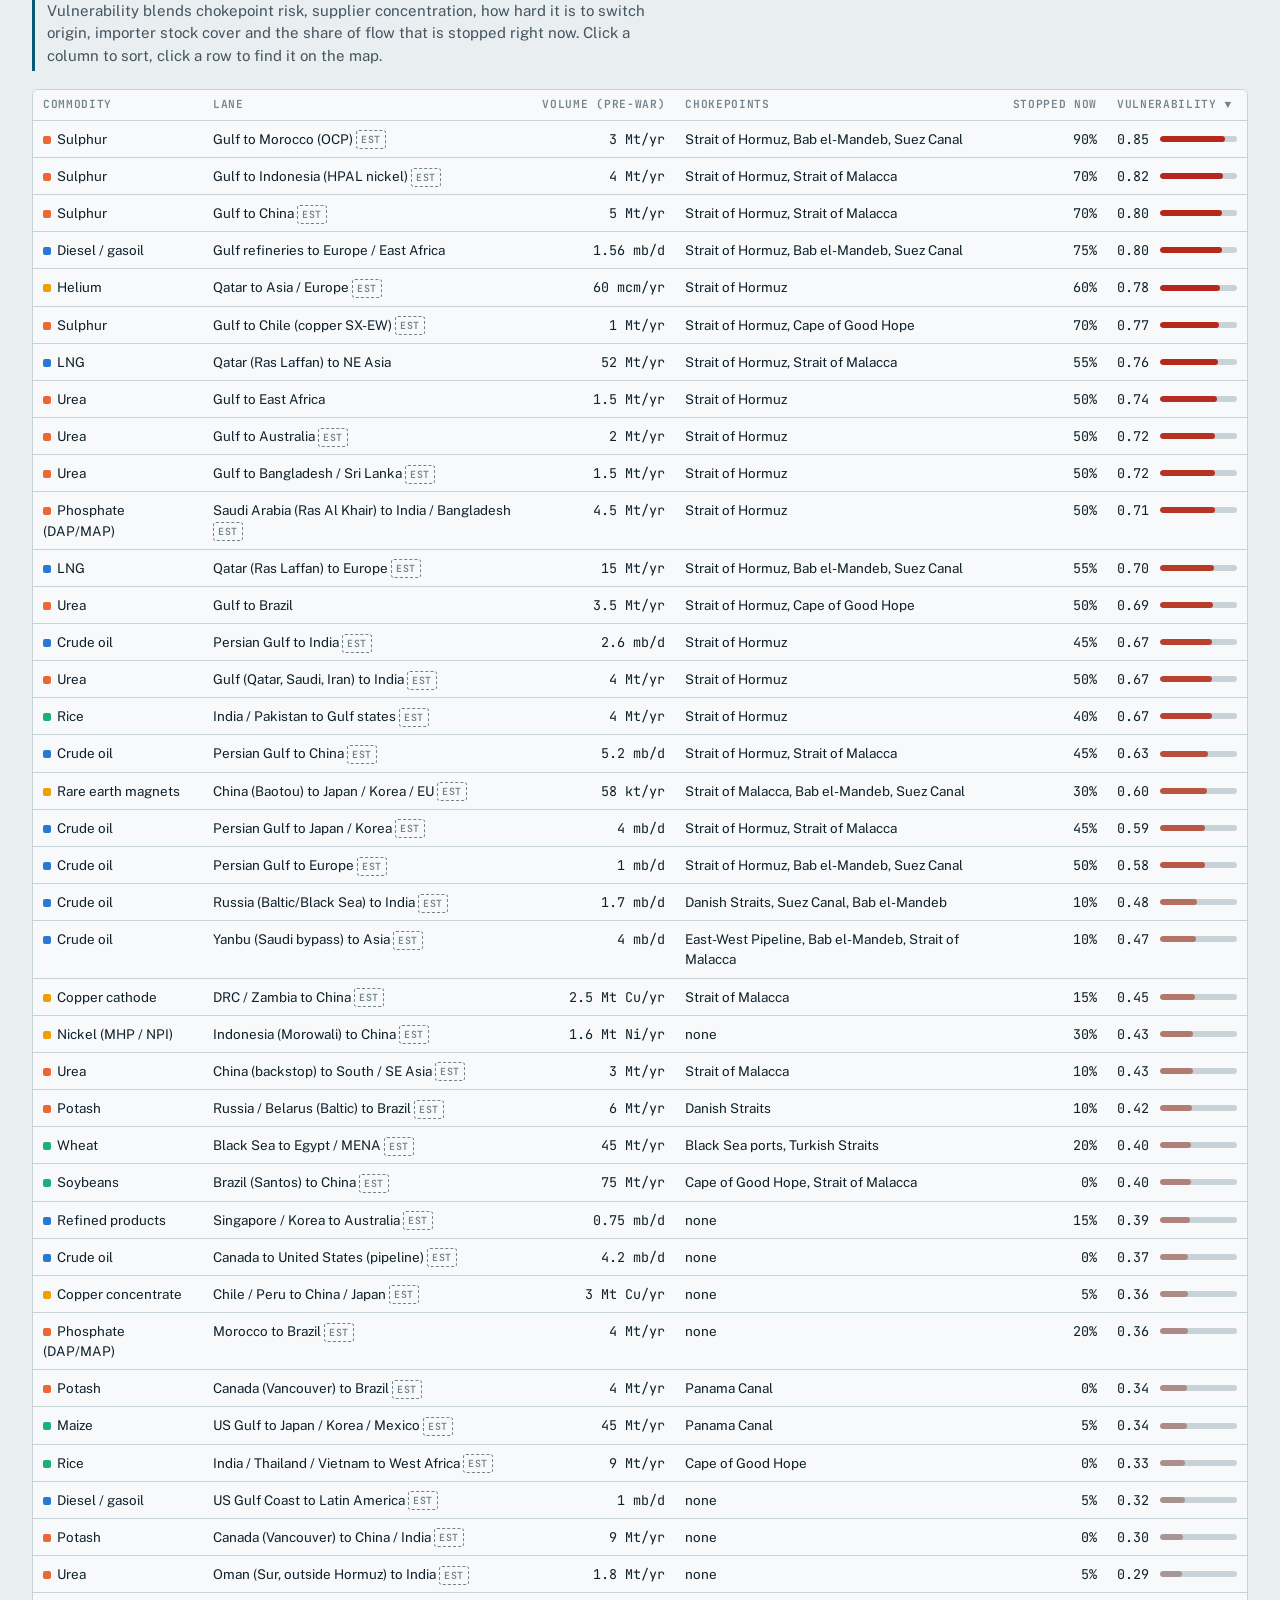
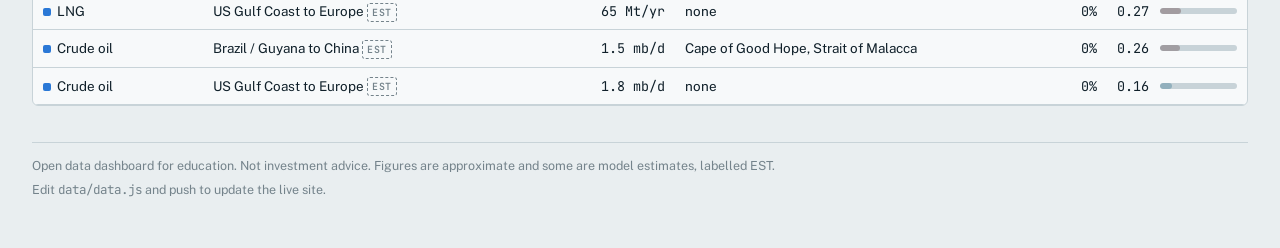
==== commit fa95685c: "Add fertiliser-free soil methods tab and Soil Resilience Planner page New Ledger tab catalogues 15 p" ====
--- a/index.html
+++ b/index.html
@@ -18,6 +18,7 @@
     <div class="meta">
       <span class="eyebrow">Data as of <span id="asof" class="mono"></span></span>
       <span><span class="pill st-severe">Hormuz: severe</span></span>
+      <nav class="sitenav" aria-label="Pages"><a href="index.html" aria-current="page">Ledger</a><a href="soil.html">Soil Resilience Planner</a></nav>
     </div>
   </header>
 
@@ -76,6 +77,7 @@
     <button class="tab" role="tab" id="tab-lines" aria-selected="true" aria-controls="p-lines">Supply lines</button>
     <button class="tab" role="tab" id="tab-rank" aria-selected="false" aria-controls="p-rank">Constraint ranking</button>
     <button class="tab" role="tab" id="tab-crops" aria-selected="false" aria-controls="p-crops">Staple crops</button>
+    <button class="tab" role="tab" id="tab-soil" aria-selected="false" aria-controls="p-soil">Soil without fertiliser</button>
     <button class="tab" role="tab" id="tab-div" aria-selected="false" aria-controls="p-div">Spot vs producers</button>
     <button class="tab" role="tab" id="tab-bal" aria-selected="false" aria-controls="p-bal">Refining balance</button>
     <button class="tab" role="tab" id="tab-method" aria-selected="false" aria-controls="p-method">Method and sources</button>
@@ -109,6 +111,21 @@
     </div>
     <div class="chart" id="cropCal"></div>
     <p class="note">Fertiliser use by crop from IFA (2014/15), production from USDA for the same season. Factor scores are judgement calls from the cited reporting. Click a row for detail.</p>
+  </section>
+
+  <section class="panel" id="p-soil" role="tabpanel" aria-labelledby="tab-soil" hidden>
+    <p class="callout"><strong>Farms fed cities for thousands of years before synthetic fertiliser.</strong> The methods below are the ones with field evidence behind them, from the chinampas that fed Tenochtitlan to the inoculants that let Brazil grow soy on almost no nitrogen fertiliser. They matter now because they cut exposure to the lanes on the map above.</p>
+    <div class="balance" id="soilBalance"></div>
+    <div class="soil-filters">
+      <div class="field"><span class="lab">Supplies</span><div class="chips" id="soilNut"></div></div>
+      <div class="field"><span class="lab">Climate</span><div class="chips" id="soilClim"></div></div>
+      <div class="soil-actions">
+        <button class="btn" type="button" id="soilSites">Show where each method comes from</button>
+        <a class="btn btn-go" href="soil.html">Build a plan for a country</a>
+      </div>
+    </div>
+    <div class="mgrid" id="soilCards"></div>
+    <p class="note">Evidence strength: strong = multiple meta-analyses or long-term trials, moderate = consistent field trials, mixed = results depend heavily on conditions. Microdosing is included as a bridge because it still uses a little fertiliser.</p>
   </section>
 
   <section class="panel" id="p-div" role="tabpanel" aria-labelledby="tab-div" hidden>
@@ -150,6 +167,7 @@
 <script src="assets/vendor/topojson-client.min.js"></script>
 <script src="data/world.js"></script>
 <script src="data/data.js"></script>
+<script src="data/soil.js"></script>
 <script src="assets/app.js"></script>
 </body>
 </html>
--- a/assets/style.css
+++ b/assets/style.css
@@ -207,6 +207,49 @@
 .chain .chain-live { font-size: 0.72rem; color: var(--ink); background: color-mix(in srgb, var(--accent) 10%, transparent); padding: 4px 6px; border-radius: 3px; }
 .st-eased { color: var(--s-open); }
 
+/* page nav */
+.sitenav { display: flex; gap: 4px; justify-content: flex-end; flex-wrap: wrap; }
+.sitenav a { font: 600 0.74rem/1 var(--f-data); letter-spacing: 0.06em; text-transform: uppercase; text-decoration: none; color: var(--ink-2); padding: 6px 9px; border: 1px solid var(--line); border-radius: var(--r); background: var(--surface); }
+.sitenav a[aria-current="page"] { background: var(--ink); color: var(--bg); border-color: var(--ink); }
+.sitenav a:hover { border-color: var(--ink-2); }
+
+/* soil methods */
+.balance { display: grid; grid-template-columns: minmax(0, 1fr) minmax(0, 1.1fr); gap: 22px; background: var(--surface); border: 1px solid var(--line); border-radius: var(--r); padding: 16px; }
+.balance h3 { margin-bottom: 6px; }
+.brow { display: grid; grid-template-columns: 2.2em minmax(0, 1fr) 4.5em; gap: 10px; align-items: center; font-size: 0.84rem; }
+.brow + .brow { margin-top: 10px; }
+.brow .bn { font: 700 1rem var(--f-data); }
+.bbar { height: 14px; border-radius: 3px; background: var(--line); overflow: hidden; display: flex; }
+.bbar span { height: 100%; }
+.bsrc { grid-column: 2 / 4; font-size: 0.78rem; color: var(--ink-2); margin-top: -4px; }
+.soil-filters { display: flex; flex-wrap: wrap; gap: 14px 28px; align-items: end; }
+.soil-actions { display: flex; gap: 8px; flex-wrap: wrap; margin-left: auto; }
+.btn-go { background: var(--accent); color: var(--accent-ink); border-color: var(--accent); text-decoration: none; font-weight: 600; }
+.btn-go:hover { filter: brightness(1.08); }
+.mgrid { display: grid; grid-template-columns: repeat(auto-fill, minmax(300px, 1fr)); gap: 14px; }
+.mcard { display: grid; gap: 8px; align-content: start; background: var(--surface); border: 1px solid var(--line); border-radius: var(--r); padding: 14px 16px 16px; scroll-margin-top: 20px; }
+.mcard.flash { outline: 2px solid var(--accent); }
+.mcard .mhead { display: flex; justify-content: space-between; gap: 10px; align-items: start; }
+.mcard h3 { font-size: 1.25rem; }
+.mcard .origin { font-size: 0.78rem; color: var(--muted); }
+.mcard .mstat { font: 700 1.05rem/1.3 var(--f-data); color: var(--ink); border-left: 3px solid var(--s-open); padding-left: 10px; }
+.mcard .mstat small { display: block; font: 400 0.76rem/1.4 var(--f-body); color: var(--ink-2); }
+.mcard p { font-size: 0.86rem; color: var(--ink-2); }
+.mcard .lim { font-size: 0.8rem; color: var(--ink-2); background: color-mix(in srgb, var(--s-elevated) 9%, transparent); border-radius: 4px; padding: 8px 10px; }
+.mcard .lim b { color: var(--ink); }
+.nuts { display: flex; flex-wrap: wrap; gap: 4px; }
+.nut { font: 600 0.66rem/1 var(--f-data); letter-spacing: 0.04em; padding: 4px 6px; border-radius: 3px; border: 1px solid var(--line); color: var(--ink-2); }
+.nut.l2 { background: color-mix(in srgb, var(--s-open) 16%, transparent); color: var(--ink); }
+.nut.l3 { background: var(--s-open); color: var(--surface); border-color: var(--s-open); }
+.strength { font: 600 0.62rem/1 var(--f-data); letter-spacing: 0.06em; text-transform: uppercase; padding: 4px 6px; border-radius: 3px; white-space: nowrap; }
+.strength.strong { background: var(--ink); color: var(--bg); }
+.strength.moderate { border: 1px solid var(--ink-2); color: var(--ink); }
+.strength.mixed { border: 1px dashed var(--muted); color: var(--muted); }
+.mcard .srcs { font-size: 0.74rem; }
+#map .site circle { fill: var(--s-open); stroke: var(--surface); stroke-width: 2; vector-effect: non-scaling-stroke; cursor: pointer; }
+#map .site text { font: 600 10px var(--f-data); fill: var(--ink); paint-order: stroke; stroke: var(--sea); stroke-width: 3px; pointer-events: none; }
+@media (max-width: 800px) { .balance { grid-template-columns: 1fr; } .soil-actions { margin-left: 0; } }
+
 /* divergence ledger */
 .ledger { display: grid; grid-template-columns: repeat(2, minmax(0, 1fr)); gap: 0; border-top: 1px solid var(--line); }
 .entry { padding: 16px 18px 18px 0; border-bottom: 1px solid var(--line); display: grid; gap: 8px; align-content: start; min-width: 0; }
@@ -248,6 +291,7 @@
 @media (max-width: 640px) {
   .mast { grid-template-columns: 1fr; }
   .mast .meta { text-align: left; }
+  .sitenav { justify-content: flex-start; }
   .tape { grid-template-columns: repeat(2, minmax(0, 1fr)); }
   .tape > div { border-left: 0 !important; padding-left: 0 !important; }
   .tape > div:nth-child(n+3) { border-top: 1px solid var(--line); }
@@ -258,3 +302,48 @@
   .mapctl { position: static; padding: 8px; }
 }
 @media (prefers-reduced-motion: reduce) { * { transition: none !important; animation: none !important; } }
+
+/* ---------- Soil Resilience Planner (soil.html) ---------- */
+.planner { display: grid; grid-template-columns: 300px minmax(0, 1fr); gap: 24px; margin-top: 20px; align-items: start; }
+.pform { position: sticky; top: calc(env(safe-area-inset-top, 0px) + 12px); display: grid; gap: 16px; background: var(--surface); border: 1px solid var(--line); border-radius: var(--r); padding: 16px; max-height: calc(100vh - 24px); overflow: auto; }
+.chip[role="radio"][aria-checked="true"] { background: var(--ink); color: var(--bg); border-color: var(--ink); }
+.presults { display: grid; gap: 30px; min-width: 0; }
+.presults > section { min-width: 0; }
+.sec-head { display: flex; flex-wrap: wrap; gap: 4px 14px; align-items: baseline; margin-bottom: 12px; border-bottom: 2px solid var(--ink); padding-bottom: 6px; }
+.exposure { display: grid; gap: 12px; background: var(--surface); border: 1px solid var(--line); border-radius: var(--r); padding: 16px; }
+.ex-head { display: flex; flex-wrap: wrap; gap: 8px 16px; justify-content: space-between; align-items: end; }
+.gauges { display: grid; grid-template-columns: repeat(4, minmax(0, 1fr)); gap: 16px; }
+.gauge { display: grid; gap: 4px; }
+.gauge .k { font-size: 0.78rem; font-weight: 600; }
+.gauge .v { font: 700 1.35rem/1.1 var(--f-data); font-variant-numeric: tabular-nums; }
+.stages { display: grid; grid-template-columns: repeat(3, minmax(0, 1fr)); gap: 16px; align-items: start; }
+.stage { display: grid; gap: 12px; }
+.st-head { display: grid; gap: 2px; }
+.pick { display: grid; gap: 8px; background: var(--surface); border: 1px solid var(--line); border-radius: var(--r); padding: 12px 14px; }
+.pick.top { border-color: var(--s-open); box-shadow: inset 0 3px 0 var(--s-open); }
+.pick h4 { margin: 0; font: 700 1rem/1.25 var(--f-body); }
+.pick .mhead { display: flex; justify-content: space-between; gap: 8px; align-items: start; }
+.pick .fit { display: grid; grid-template-columns: 1fr 2.6em; gap: 8px; align-items: center; font-size: 0.78rem; }
+.pick .mstat { font: 700 0.9rem/1.3 var(--f-data); border-left: 3px solid var(--s-open); padding-left: 8px; }
+.pick .mstat small { display: block; font: 400 0.74rem/1.35 var(--f-body); color: var(--ink-2); }
+.pick .why { margin: 0; padding-left: 18px; font-size: 0.8rem; color: var(--ink-2); display: grid; gap: 2px; }
+.pick .lim { font-size: 0.78rem; color: var(--ink-2); background: color-mix(in srgb, var(--s-elevated) 9%, transparent); border-radius: 4px; padding: 7px 9px; }
+.pick .lim b { color: var(--ink); }
+.empty { padding: 12px; border: 1px dashed var(--line); border-radius: var(--r); }
+#covTable td:first-child { white-space: nowrap; }
+.cv { display: inline-block; width: 12px; height: 12px; border-radius: 50%; vertical-align: -1px; border: 1.5px solid var(--s-open); margin: 0 3px; }
+.cv.c3 { background: var(--s-open); }
+.cv.c2 { background: linear-gradient(90deg, var(--s-open) 50%, transparent 50%); }
+.cv.c1 { background: transparent; }
+.cv.c0 { border-color: var(--line); border-style: dashed; }
+#covTable tr.sum td { border-top: 2px solid var(--ink); background: color-mix(in srgb, var(--accent) 7%, transparent); }
+#covTable tbody tr { cursor: default; }
+#gaps { display: grid; gap: 8px; margin-top: 12px; }
+.gap { font-size: 0.86rem; padding: 10px 12px; border-left: 3px solid var(--s-elevated); background: color-mix(in srgb, var(--s-elevated) 8%, transparent); border-radius: 0 4px 4px 0; max-width: 85ch; }
+.gap.ok { border-left-color: var(--s-open); background: color-mix(in srgb, var(--s-open) 8%, transparent); }
+.sys { list-style: none; counter-reset: sys; margin: 0; padding: 0; display: grid; grid-template-columns: repeat(auto-fill, minmax(280px, 1fr)); gap: 12px; }
+.sys li { display: grid; gap: 6px; align-content: start; background: var(--surface); border: 1px solid var(--line); border-radius: var(--r); padding: 12px 14px; font-size: 0.84rem; color: var(--ink-2); }
+.sys li b { color: var(--ink); font-size: 0.92rem; }
+.sys .here { font: 0.76rem/1.4 var(--f-data); color: var(--ink); background: color-mix(in srgb, var(--accent) 10%, transparent); padding: 5px 7px; border-radius: 3px; }
+@media (max-width: 1100px) { .stages { grid-template-columns: 1fr; } .gauges { grid-template-columns: repeat(2, minmax(0, 1fr)); } }
+@media (max-width: 860px) { .planner { grid-template-columns: 1fr; } .pform { position: static; max-height: none; } }
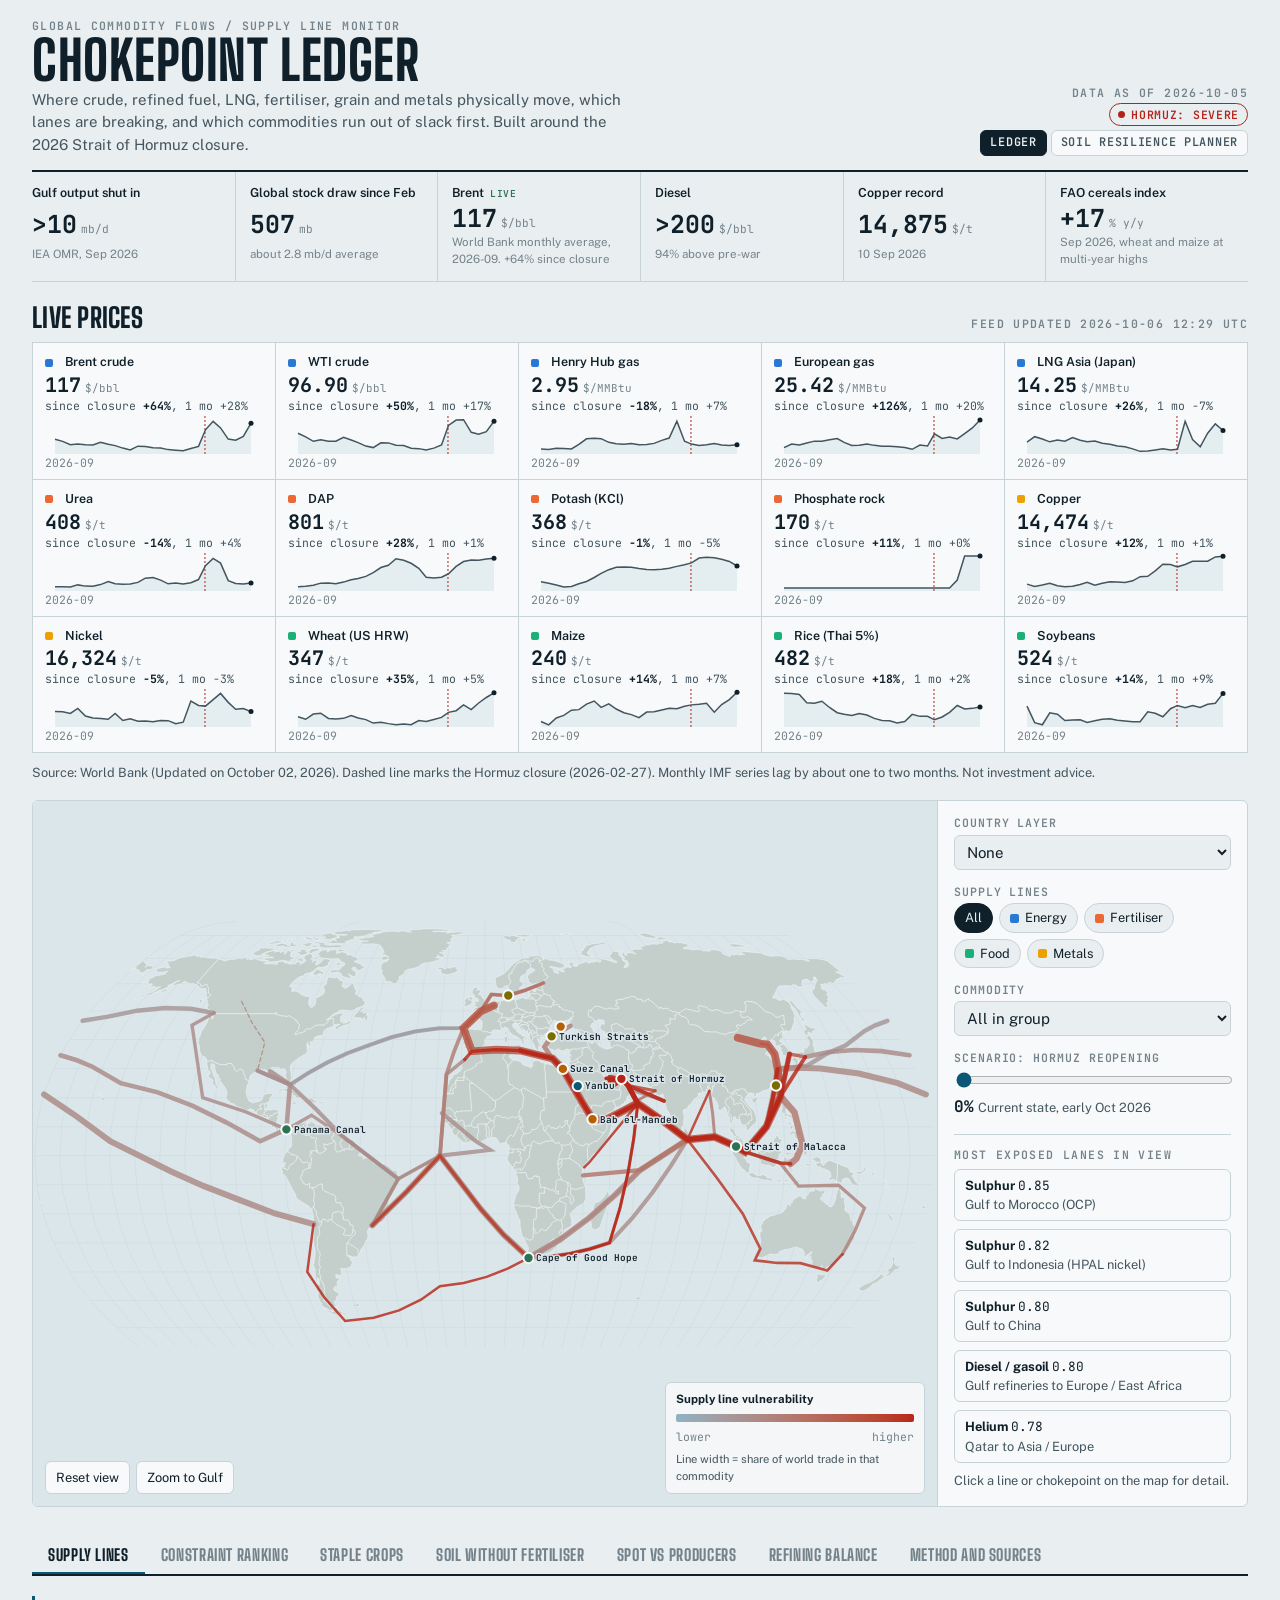
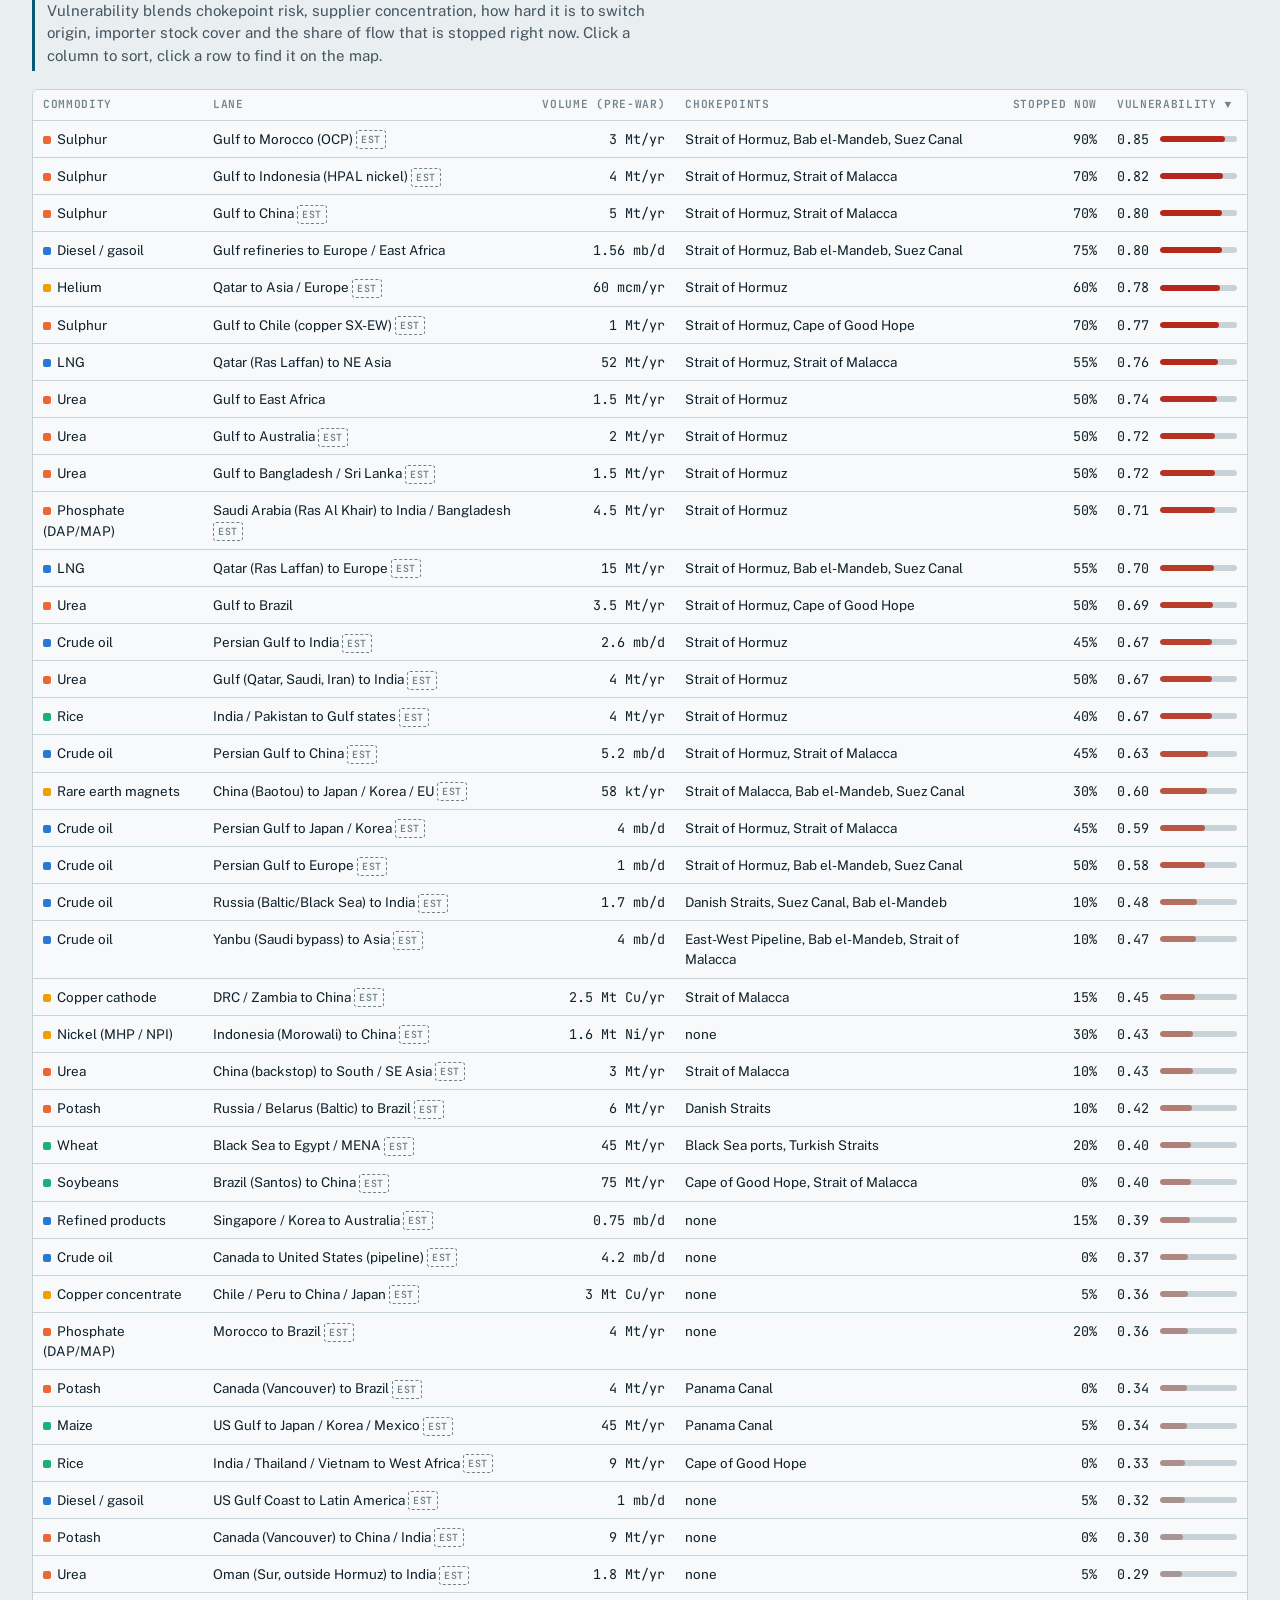
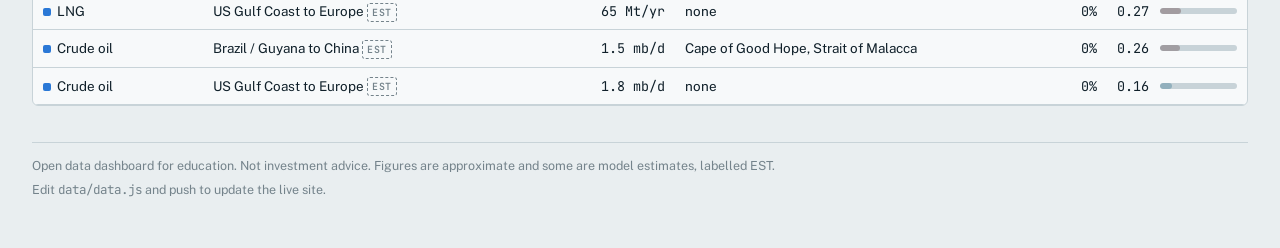
==== commit cca1f148: "Add land restoration projects and marginal land conversion pathways Soil tab gains a marginal land e" ====
--- a/index.html
+++ b/index.html
@@ -126,6 +126,19 @@
     </div>
     <div class="mgrid" id="soilCards"></div>
     <p class="note">Evidence strength: strong = multiple meta-analyses or long-term trials, moderate = consistent field trials, mixed = results depend heavily on conditions. Microdosing is included as a bridge because it still uses a little fertiliser.</p>
+
+    <div class="subsec" id="landBox">
+      <div class="sec-head"><h2>Turning marginal land productive</h2><span class="note">Salt, sodium, serpentine, tailings, acid sulfate, sand and eroded slopes</span></div>
+      <p class="callout">About 10.7% of the world's land is salt-affected and up to 40% is degraded. Some of it can be brought back into food production. Some of it is better used for crops that are not food at all: halophytes for feed and oil, and hyperaccumulator plants that mine nickel out of soils too toxic to farm. Pick a land type for a staged pathway.</p>
+      <div class="chips" id="landChips"></div>
+      <div id="landDetail"></div>
+    </div>
+
+    <div class="subsec">
+      <div class="sec-head"><h2>Land restoration that worked at scale</h2><span class="note">Projects with measured results. Filtered by the land type above</span></div>
+      <div class="soil-actions" style="margin-left:0"><button class="btn" type="button" id="projSites">Show the projects on the map</button></div>
+      <div class="pgrid" id="projCards"></div>
+    </div>
   </section>
 
   <section class="panel" id="p-div" role="tabpanel" aria-labelledby="tab-div" hidden>
--- a/assets/style.css
+++ b/assets/style.css
@@ -249,6 +249,50 @@
 #map .site circle { fill: var(--s-open); stroke: var(--surface); stroke-width: 2; vector-effect: non-scaling-stroke; cursor: pointer; }
 #map .site text { font: 600 10px var(--f-data); fill: var(--ink); paint-order: stroke; stroke: var(--sea); stroke-width: 3px; pointer-events: none; }
 @media (max-width: 800px) { .balance { grid-template-columns: 1fr; } .soil-actions { margin-left: 0; } }
+
+/* restoration and marginal land */
+.subsec { display: grid; gap: 14px; margin-top: 18px; }
+.pgrid { display: grid; grid-template-columns: repeat(auto-fill, minmax(320px, 1fr)); gap: 14px; }
+.pcard { display: grid; gap: 8px; align-content: start; background: var(--surface); border: 1px solid var(--line); border-radius: var(--r); padding: 14px 16px 16px; scroll-margin-top: 20px; }
+.pcard.flash { outline: 2px solid var(--accent); }
+.pcard h3 { font-size: 1.2rem; }
+.pcard .origin { font-size: 0.78rem; color: var(--muted); }
+.mstat.proj { font: 700 1.05rem/1.3 var(--f-data); border-left: 3px solid var(--accent); padding-left: 10px; }
+.mstat.proj small { display: block; font: 400 0.76rem/1.4 var(--f-body); color: var(--ink-2); }
+.pdl { display: grid; grid-template-columns: auto 1fr; gap: 3px 12px; margin: 0; font-size: 0.8rem; }
+.pdl dt { color: var(--muted); } .pdl dd { margin: 0; color: var(--ink-2); }
+.how { margin: 0; padding-left: 18px; font-size: 0.82rem; color: var(--ink-2); display: grid; gap: 2px; }
+.lesson { font-size: 0.82rem; color: var(--ink-2); background: color-mix(in srgb, var(--accent) 8%, transparent); border-radius: 4px; padding: 8px 10px; }
+.lesson b { color: var(--ink); }
+button.nut { cursor: pointer; background: transparent; font: 600 0.66rem/1 var(--f-data); }
+button.nut:hover { border-color: var(--ink-2); }
+.landgrid { display: grid; grid-template-columns: repeat(auto-fill, minmax(230px, 1fr)); gap: 10px; }
+.landtile { text-align: left; display: grid; gap: 6px; align-content: start; background: var(--surface); border: 1px solid var(--line); border-radius: var(--r); padding: 12px; cursor: pointer; font: inherit; color: var(--ink); }
+.landtile span { font-size: 0.8rem; color: var(--ink-2); }
+.landtile .go { font: 600 0.7rem var(--f-data); color: var(--accent); text-transform: uppercase; letter-spacing: 0.06em; }
+.landtile:hover { border-color: var(--accent); }
+.landpanel { display: grid; gap: 16px; background: var(--surface); border: 1px solid var(--line); border-radius: var(--r); padding: 16px; font-size: 0.88rem; }
+.lp-head { display: flex; flex-wrap: wrap; justify-content: space-between; gap: 6px 20px; align-items: end; }
+.lp-head h3 { font-size: 1.5rem; }
+.lp-head .note { max-width: 60ch; }
+.lp-grid { display: grid; grid-template-columns: minmax(0, 1.2fr) minmax(0, 1fr); gap: 22px; }
+.lp-grid p { color: var(--ink-2); max-width: 70ch; }
+.lp-grid b { color: var(--ink); }
+.stagesrow { list-style: none; margin: 0; padding: 0; display: grid; grid-template-columns: repeat(3, minmax(0, 1fr)); gap: 12px; }
+.stagesrow li { display: grid; gap: 4px; align-content: start; padding: 12px; border-radius: var(--r); background: var(--bg); border-top: 3px solid var(--s-open); position: relative; }
+.stagesrow li:nth-child(1) { border-top-color: var(--s-elevated); }
+.stagesrow li:nth-child(2) { border-top-color: var(--s-watch); }
+.stagesrow .sn { font: 700 0.7rem var(--f-data); color: var(--muted); }
+.stagesrow span:last-child { color: var(--ink-2); font-size: 0.84rem; }
+table.plants { margin-top: 6px; font-size: 0.82rem; }
+table.plants td { padding: 6px 8px 6px 0; } table.plants td:last-child { color: var(--ink-2); }
+.econ { display: grid; gap: 8px; }
+.econ h4 { margin: 0; font: 700 0.9rem var(--f-body); }
+.erow { display: grid; grid-template-columns: 9.5em minmax(0, 1fr) 9.5em; gap: 10px; align-items: center; font-size: 0.8rem; }
+.erow .mono { text-align: right; font-size: 0.76rem; }
+#map .site.project rect { fill: var(--accent); stroke: var(--surface); stroke-width: 2; vector-effect: non-scaling-stroke; cursor: pointer; }
+#map .site.project text { font: 600 10px var(--f-data); fill: var(--ink); paint-order: stroke; stroke: var(--sea); stroke-width: 3px; pointer-events: none; }
+@media (max-width: 800px) { .lp-grid, .stagesrow { grid-template-columns: 1fr; } .erow { grid-template-columns: 1fr; } .erow .mono { text-align: left; } }
 
 /* divergence ledger */
 .ledger { display: grid; grid-template-columns: repeat(2, minmax(0, 1fr)); gap: 0; border-top: 1px solid var(--line); }
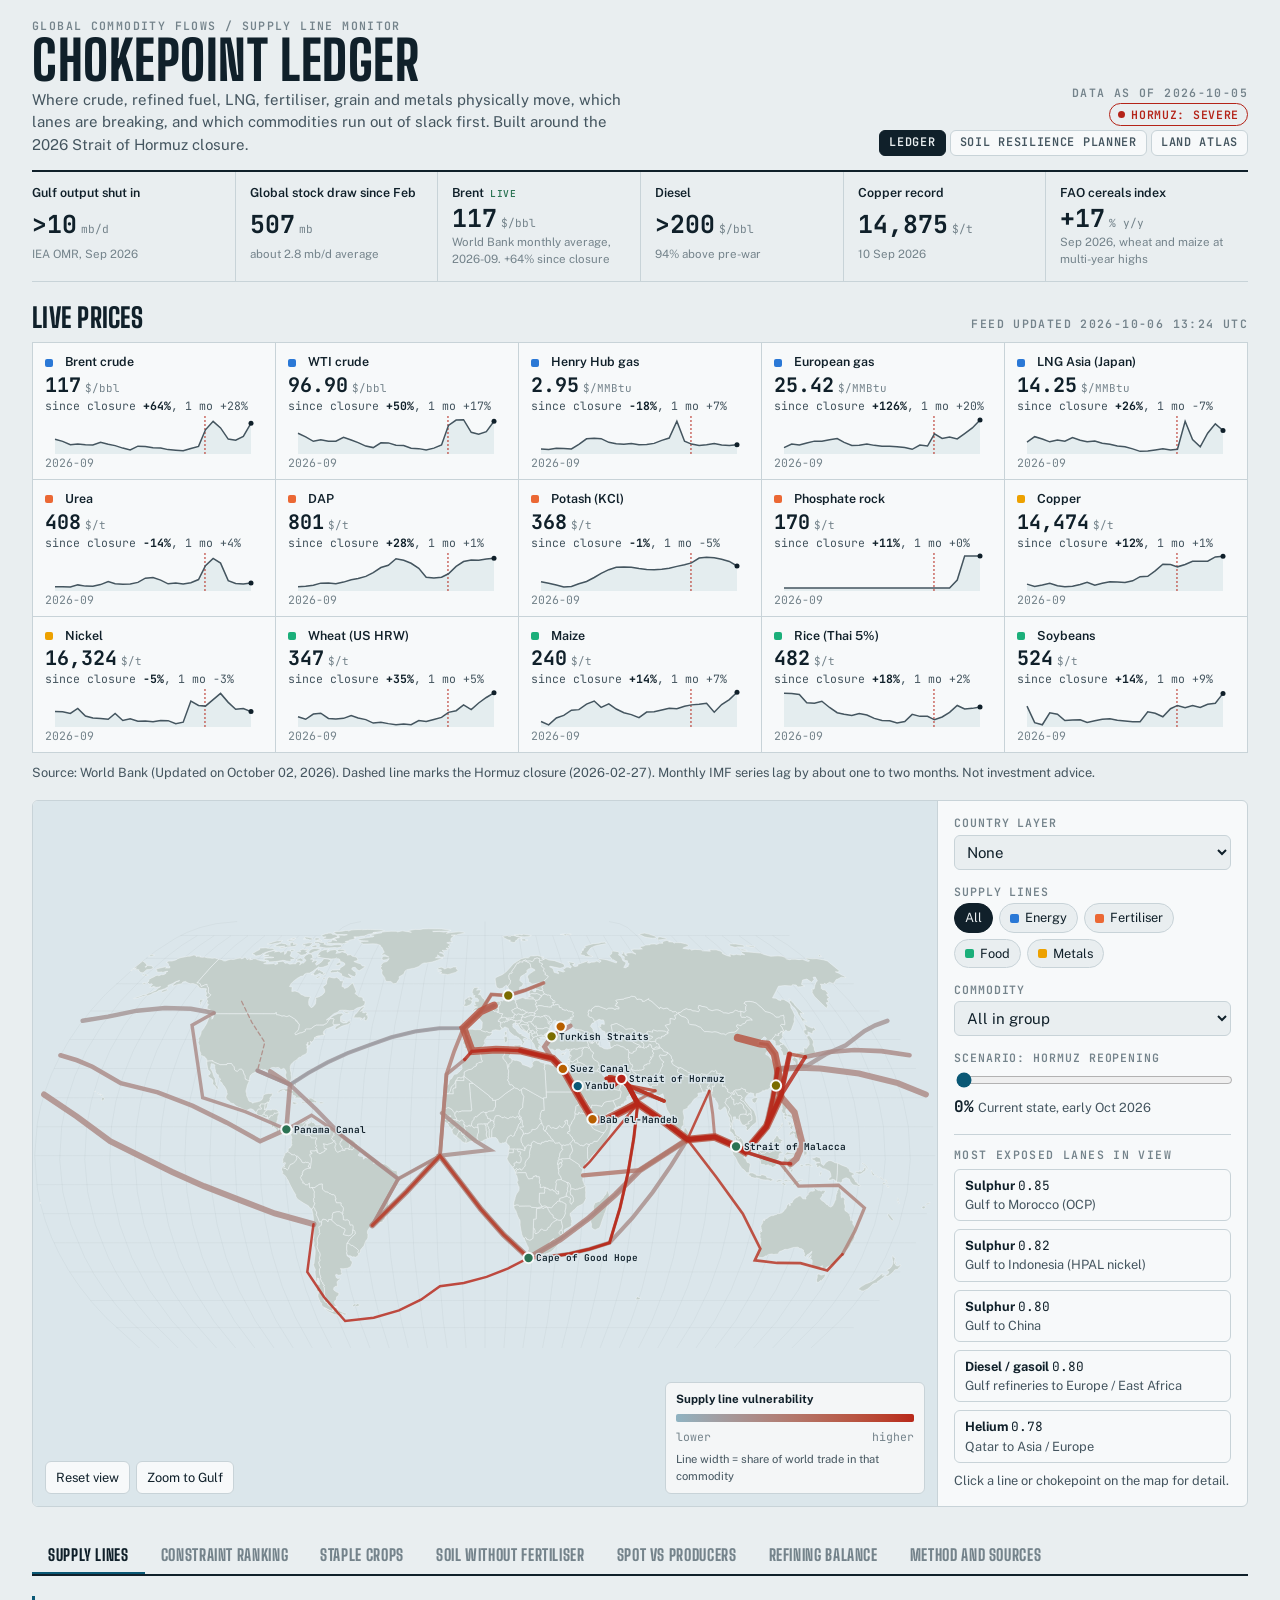
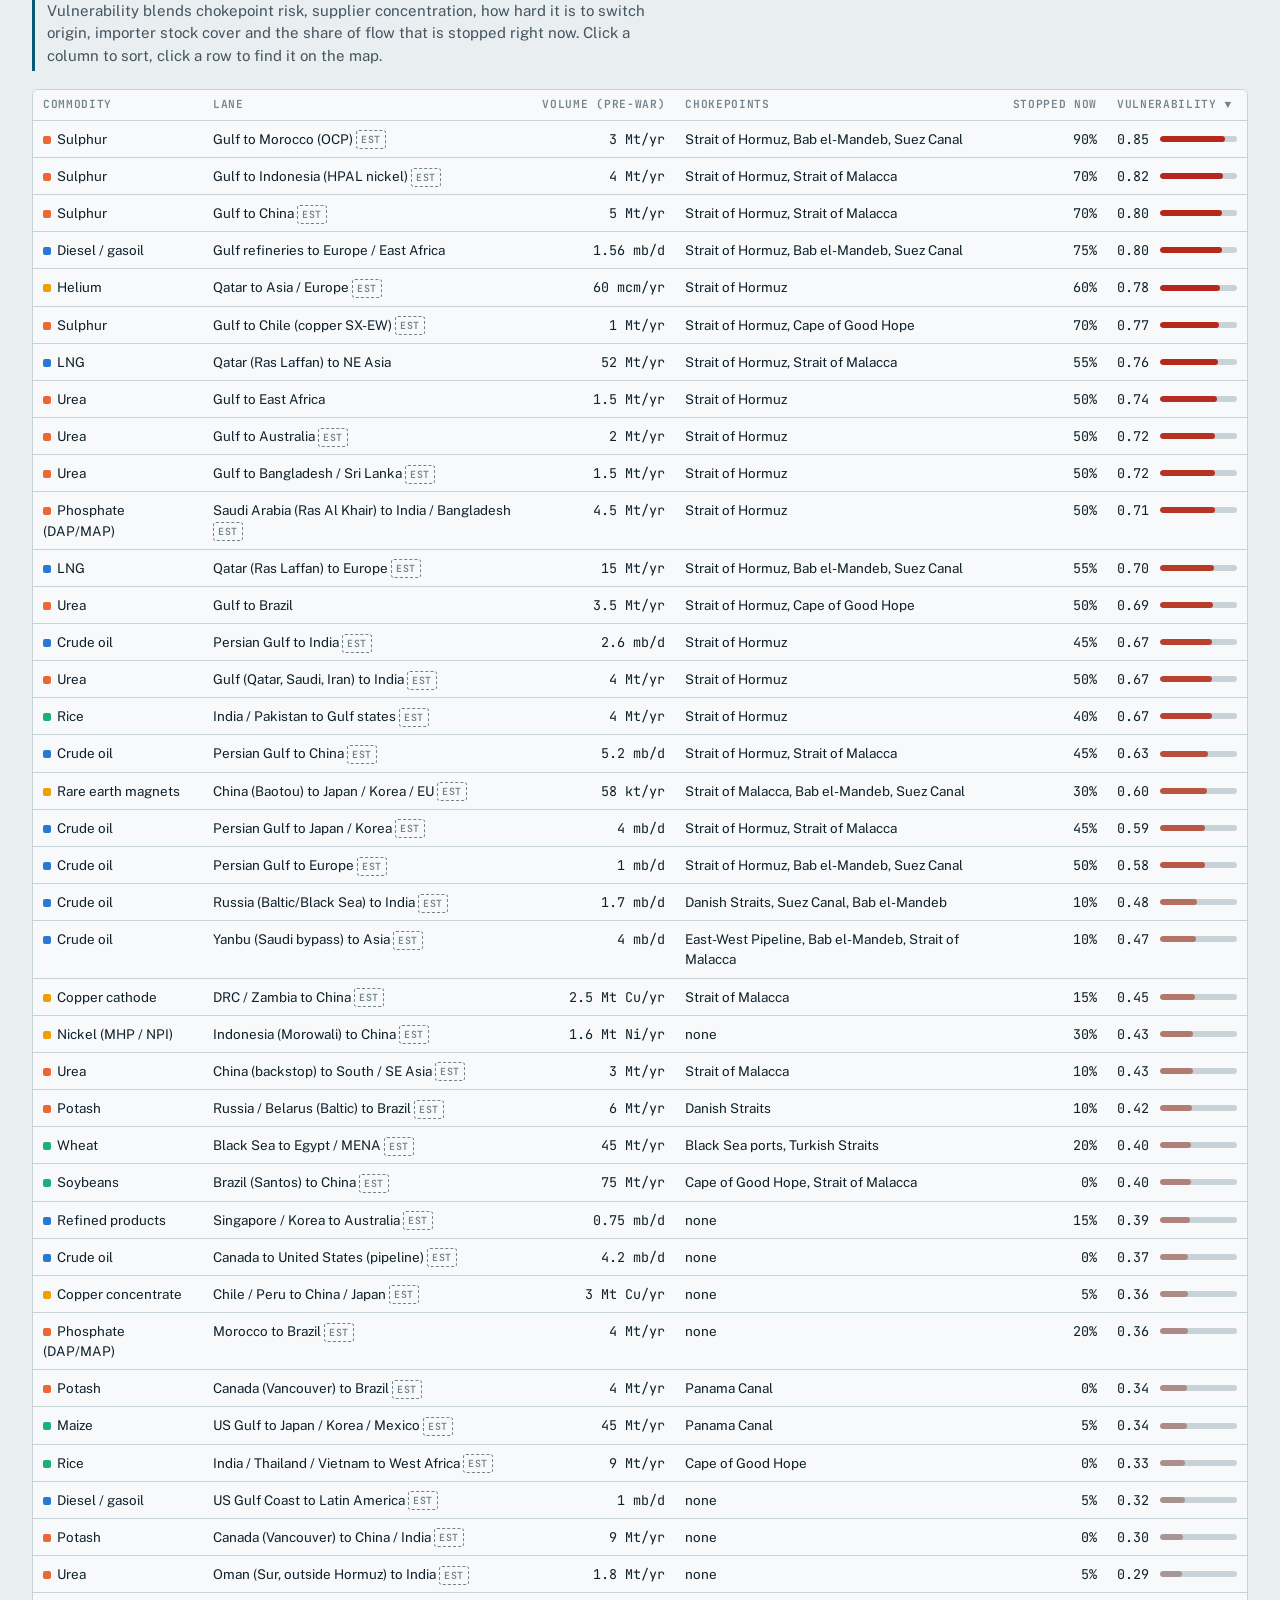
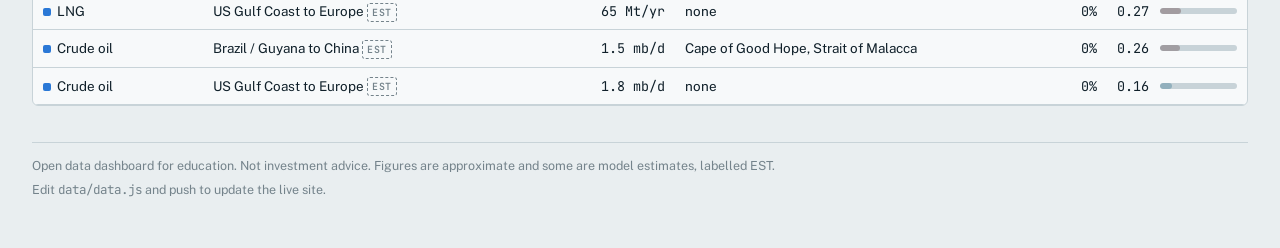
==== commit 17e41da3: "Add Land Conversion Atlas: ArcGIS map with crop suitability and conversion pathways New land.html us" ====
--- a/index.html
+++ b/index.html
@@ -18,7 +18,7 @@
     <div class="meta">
       <span class="eyebrow">Data as of <span id="asof" class="mono"></span></span>
       <span><span class="pill st-severe">Hormuz: severe</span></span>
-      <nav class="sitenav" aria-label="Pages"><a href="index.html" aria-current="page">Ledger</a><a href="soil.html">Soil Resilience Planner</a></nav>
+      <nav class="sitenav" aria-label="Pages"><a href="index.html" aria-current="page">Ledger</a><a href="soil.html">Soil Resilience Planner</a><a href="land.html">Land Atlas</a></nav>
     </div>
   </header>
 
@@ -181,6 +181,7 @@
 <script src="data/world.js"></script>
 <script src="data/data.js"></script>
 <script src="data/soil.js"></script>
+<script src="data/atlas-index.js"></script>
 <script src="assets/app.js"></script>
 </body>
 </html>
--- a/assets/style.css
+++ b/assets/style.css
@@ -391,3 +391,49 @@
 .sys .here { font: 0.76rem/1.4 var(--f-data); color: var(--ink); background: color-mix(in srgb, var(--accent) 10%, transparent); padding: 5px 7px; border-radius: 3px; }
 @media (max-width: 1100px) { .stages { grid-template-columns: 1fr; } .gauges { grid-template-columns: repeat(2, minmax(0, 1fr)); } }
 @media (max-width: 860px) { .planner { grid-template-columns: 1fr; } .pform { position: static; max-height: none; } }
+
+/* ---------- Land Conversion Atlas (land.html) ---------- */
+.atlas { display: grid; grid-template-columns: minmax(0, 1fr) 400px; gap: 20px; margin-top: 20px; align-items: start; }
+.atlas-map { position: relative; display: grid; gap: 10px; min-width: 0; }
+#viewDiv { height: min(78vh, 760px); min-height: 460px; width: 100%; border: 1px solid var(--line); border-radius: var(--r); overflow: hidden; background: var(--sea); }
+.presets { display: flex; flex-wrap: wrap; gap: 6px; }
+.presets .chip i { width: 9px; height: 9px; border-radius: 50%; display: inline-block; }
+.maplegend { display: flex; flex-wrap: wrap; gap: 6px 14px; font-size: 0.76rem; color: var(--ink-2); }
+.maplegend span { display: inline-flex; gap: 6px; align-items: center; }
+.maplegend i { width: 12px; height: 12px; border-radius: 50%; display: inline-block; opacity: 0.85; }
+.maplegend i.dia { width: 9px; height: 9px; border-radius: 1px; transform: rotate(45deg); background: #0a5875; }
+.atlas-side { display: grid; gap: 22px; min-width: 0; position: sticky; top: calc(env(safe-area-inset-top, 0px) + 12px); max-height: calc(100vh - 24px); overflow: auto; padding-right: 4px; }
+.spot h2 { font-size: 1.5rem; margin-top: 2px; }
+.readouts { display: grid; grid-template-columns: repeat(3, minmax(0, 1fr)); gap: 10px 12px; margin-top: 10px; }
+.ro { display: grid; gap: 1px; min-width: 0; }
+.ro .k { font-size: 0.72rem; color: var(--muted); }
+.ro .v { font: 700 1.05rem/1.2 var(--f-data); font-variant-numeric: tabular-nums; }
+.ro .v small { font-size: 0.66rem; color: var(--muted); margin-left: 3px; font-weight: 500; }
+.ro .n { font-size: 0.66rem; color: var(--muted); }
+.overrides { display: grid; gap: 14px; background: var(--surface); border: 1px solid var(--line); border-radius: var(--r); padding: 14px; }
+.croprow { display: grid; gap: 6px; padding: 10px 12px; border: 1px solid var(--line); border-radius: var(--r); background: var(--surface); position: relative; }
+.croprow + .croprow { margin-top: 8px; }
+.croprow.top { border-color: var(--s-open); box-shadow: inset 3px 0 0 var(--s-open); }
+.croprow .est { position: absolute; right: 10px; bottom: 8px; }
+.cr-head { display: flex; justify-content: space-between; gap: 8px; align-items: center; }
+.croprow .fit { display: grid; grid-template-columns: 1fr 2.4em; gap: 8px; align-items: center; font-size: 0.78rem; }
+.croprow .mono { text-align: right; }
+.why2 { font-size: 0.78rem; color: var(--ink-2); }
+.warn2 { font-size: 0.76rem; color: var(--s-elevated); }
+.usechip { font: 600 0.62rem/1 var(--f-data); letter-spacing: 0.05em; text-transform: uppercase; padding: 4px 6px; border-radius: 3px; border: 1px solid var(--line); color: var(--ink-2); white-space: nowrap; }
+.usechip.u-metal { border-color: var(--s-open); color: var(--s-open); }
+.usechip.u-forage { border-color: var(--s-watch); color: var(--s-watch); }
+.usechip.u-oil { border-color: var(--accent); color: var(--accent); }
+.stagesrow.vertical { grid-template-columns: 1fr; margin: 10px 0; }
+#pathway { display: grid; gap: 8px; font-size: 0.86rem; }
+#pathway .btn { justify-self: start; text-decoration: none; }
+.exports { display: grid; gap: 8px; }
+.exports .btn { text-align: center; text-decoration: none; }
+.exports .btn:disabled { opacity: 0.5; cursor: not-allowed; }
+.esri-view .esri-view-surface--inset-outline:focus::after { outline: 2px solid var(--accent); }
+@media (max-width: 1050px) { .atlas { grid-template-columns: 1fr; } .atlas-side { position: static; max-height: none; overflow: visible; } #viewDiv { height: 62vh; } }
+@media (max-width: 480px) { .readouts { grid-template-columns: repeat(2, minmax(0, 1fr)); } }
+
+.check { display: grid; grid-template-columns: auto 1fr; gap: 2px 8px; align-items: baseline; font-size: 0.84rem; }
+.check .note { grid-column: 2; }
+.check input { accent-color: var(--accent); }
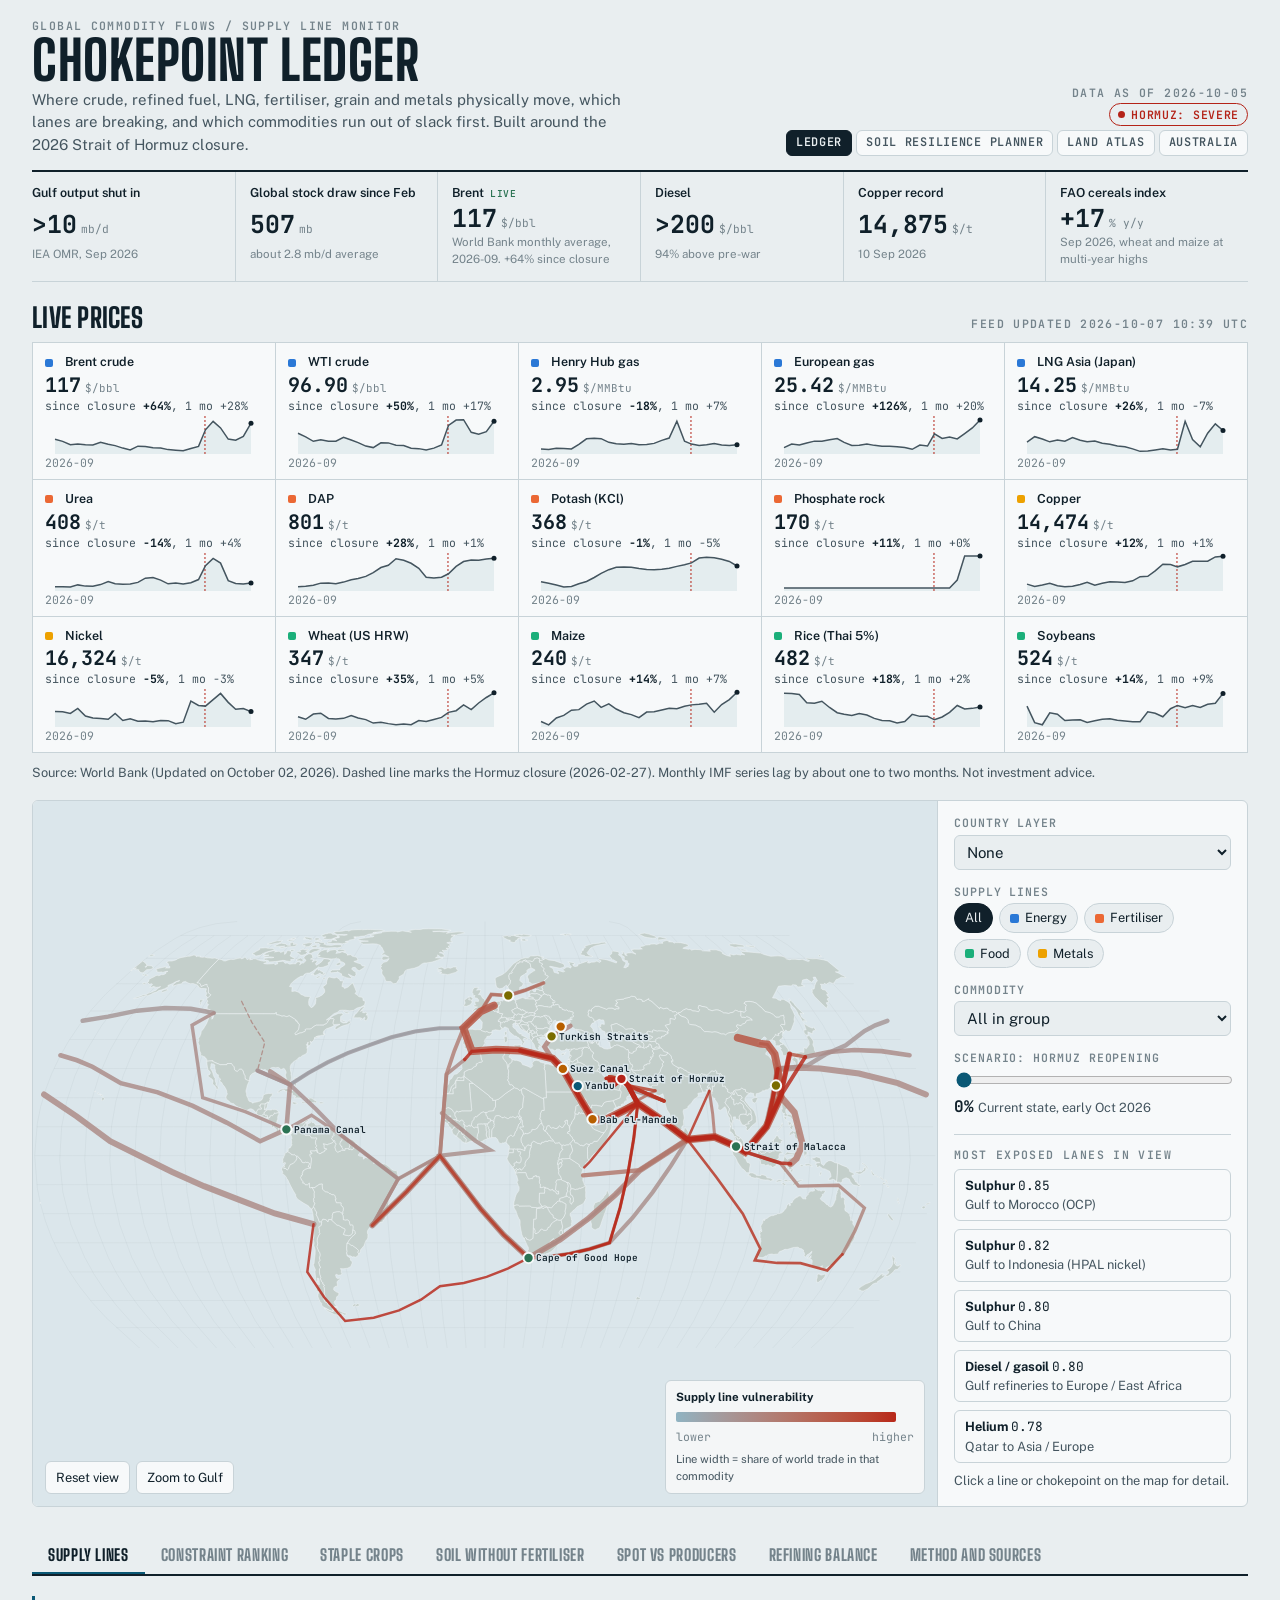
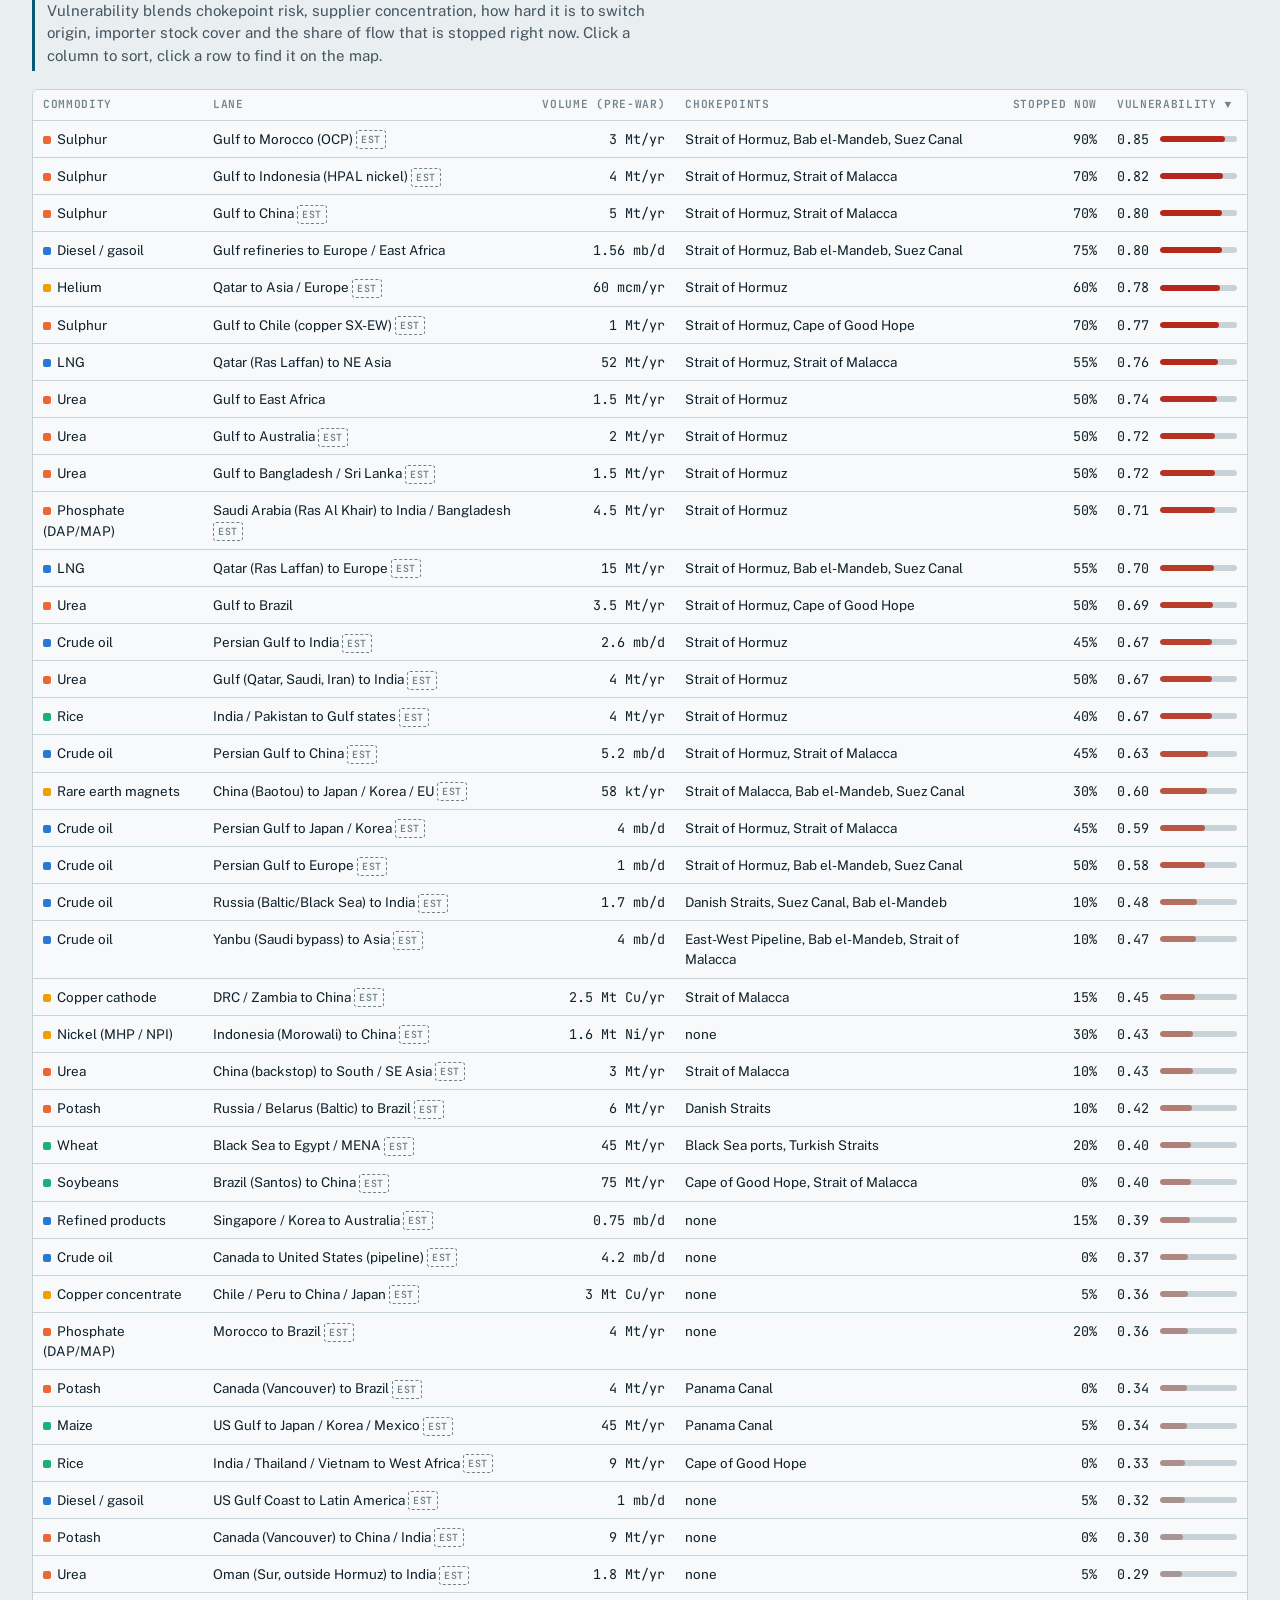
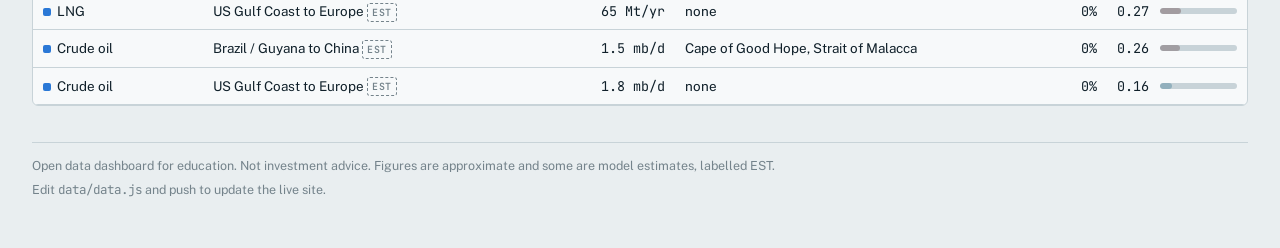
==== commit 16a7c215: "Australian Soil Map: scoring calibration, salt scalds, ultramafic toggle, nav and docs Co-Authored-B" ====
--- a/index.html
+++ b/index.html
@@ -18,7 +18,7 @@
     <div class="meta">
       <span class="eyebrow">Data as of <span id="asof" class="mono"></span></span>
       <span><span class="pill st-severe">Hormuz: severe</span></span>
-      <nav class="sitenav" aria-label="Pages"><a href="index.html" aria-current="page">Ledger</a><a href="soil.html">Soil Resilience Planner</a><a href="land.html">Land Atlas</a></nav>
+      <nav class="sitenav" aria-label="Pages"><a href="index.html" aria-current="page">Ledger</a><a href="soil.html">Soil Resilience Planner</a><a href="land.html">Land Atlas</a><a href="au.html">Australia</a></nav>
     </div>
   </header>
 
--- a/assets/style.css
+++ b/assets/style.css
@@ -437,3 +437,29 @@
 .check { display: grid; grid-template-columns: auto 1fr; gap: 2px 8px; align-items: baseline; font-size: 0.84rem; }
 .check .note { grid-column: 2; }
 .check input { accent-color: var(--accent); }
+
+/* ---------- Australian Soil Map (au.html) ---------- */
+.auctl { display: flex; flex-wrap: wrap; gap: 14px 18px; margin-top: 20px; align-items: start; background: var(--surface); border: 1px solid var(--line); border-radius: var(--r); padding: 14px; }
+.auctl > .field { flex: 0 1 230px; }
+.auchecks { flex: 1 1 520px; display: grid; grid-template-columns: repeat(auto-fit, minmax(230px, 1fr)); gap: 10px 18px; }
+.auchecks .check .note { font-size: 0.74rem; }
+.ausec { margin-top: 34px; }
+.method2 { display: grid; grid-template-columns: repeat(auto-fit, minmax(300px, 1fr)); gap: 18px; font-size: 0.88rem; color: var(--ink-2); }
+.method2 p { margin: 0; max-width: 70ch; }
+#legend button { all: unset; display: inline-flex; gap: 6px; align-items: center; cursor: pointer; border-radius: 3px; padding: 1px 3px; }
+#legend button:hover, #legend button:focus-visible { outline: 1px solid var(--ink-2); }
+#legend i { border-radius: 2px; }
+#legend .ramp { width: 220px; height: 10px; border-radius: 2px; }
+#legend .rampwrap { display: grid; gap: 3px; font: 0.7rem var(--f-data); color: var(--muted); }
+#legend .rampwrap .ends { display: flex; justify-content: space-between; }
+#legend small { color: var(--muted); font-family: var(--f-data); }
+#tally td small { color: var(--muted); font-family: var(--f-data); margin-left: 4px; }
+#tally .sw { width: 9px; height: 9px; border-radius: 2px; display: inline-block; margin-right: 6px; vertical-align: middle; }
+.lcbar { display: flex; height: 8px; border-radius: 2px; overflow: hidden; background: var(--line); margin-top: 4px; }
+.lcbar span { display: block; height: 100%; }
+.lim { font: 600 0.62rem/1 var(--f-data); letter-spacing: 0.05em; text-transform: uppercase; color: var(--s-elevated); }
+.facs { display: grid; grid-template-columns: repeat(3, minmax(0, 1fr)); gap: 4px 10px; font-size: 0.7rem; color: var(--muted); }
+.facs span { display: grid; gap: 2px; }
+.facs .vbar { height: 4px; }
+@media (max-width: 520px) { .auctl > .field { flex: 1 1 100%; } }
+.auchecks .check { align-content: start; }
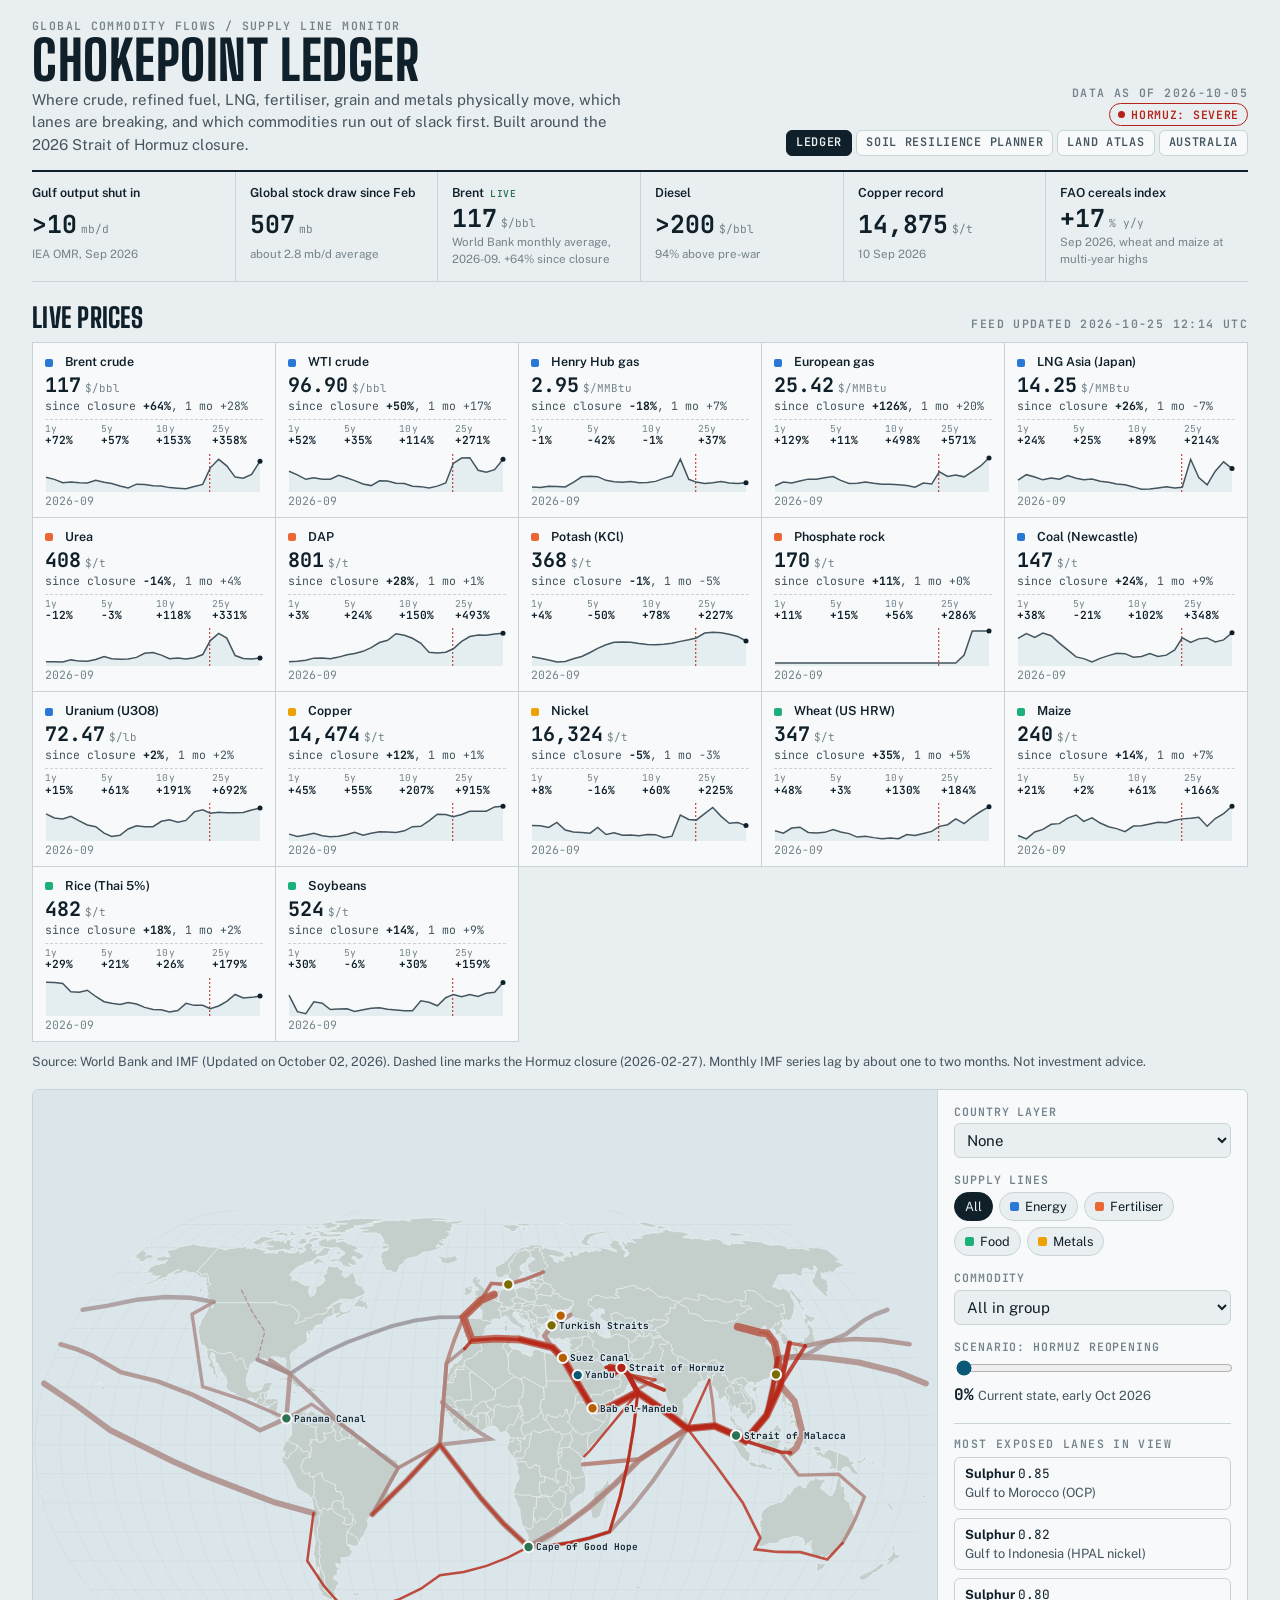
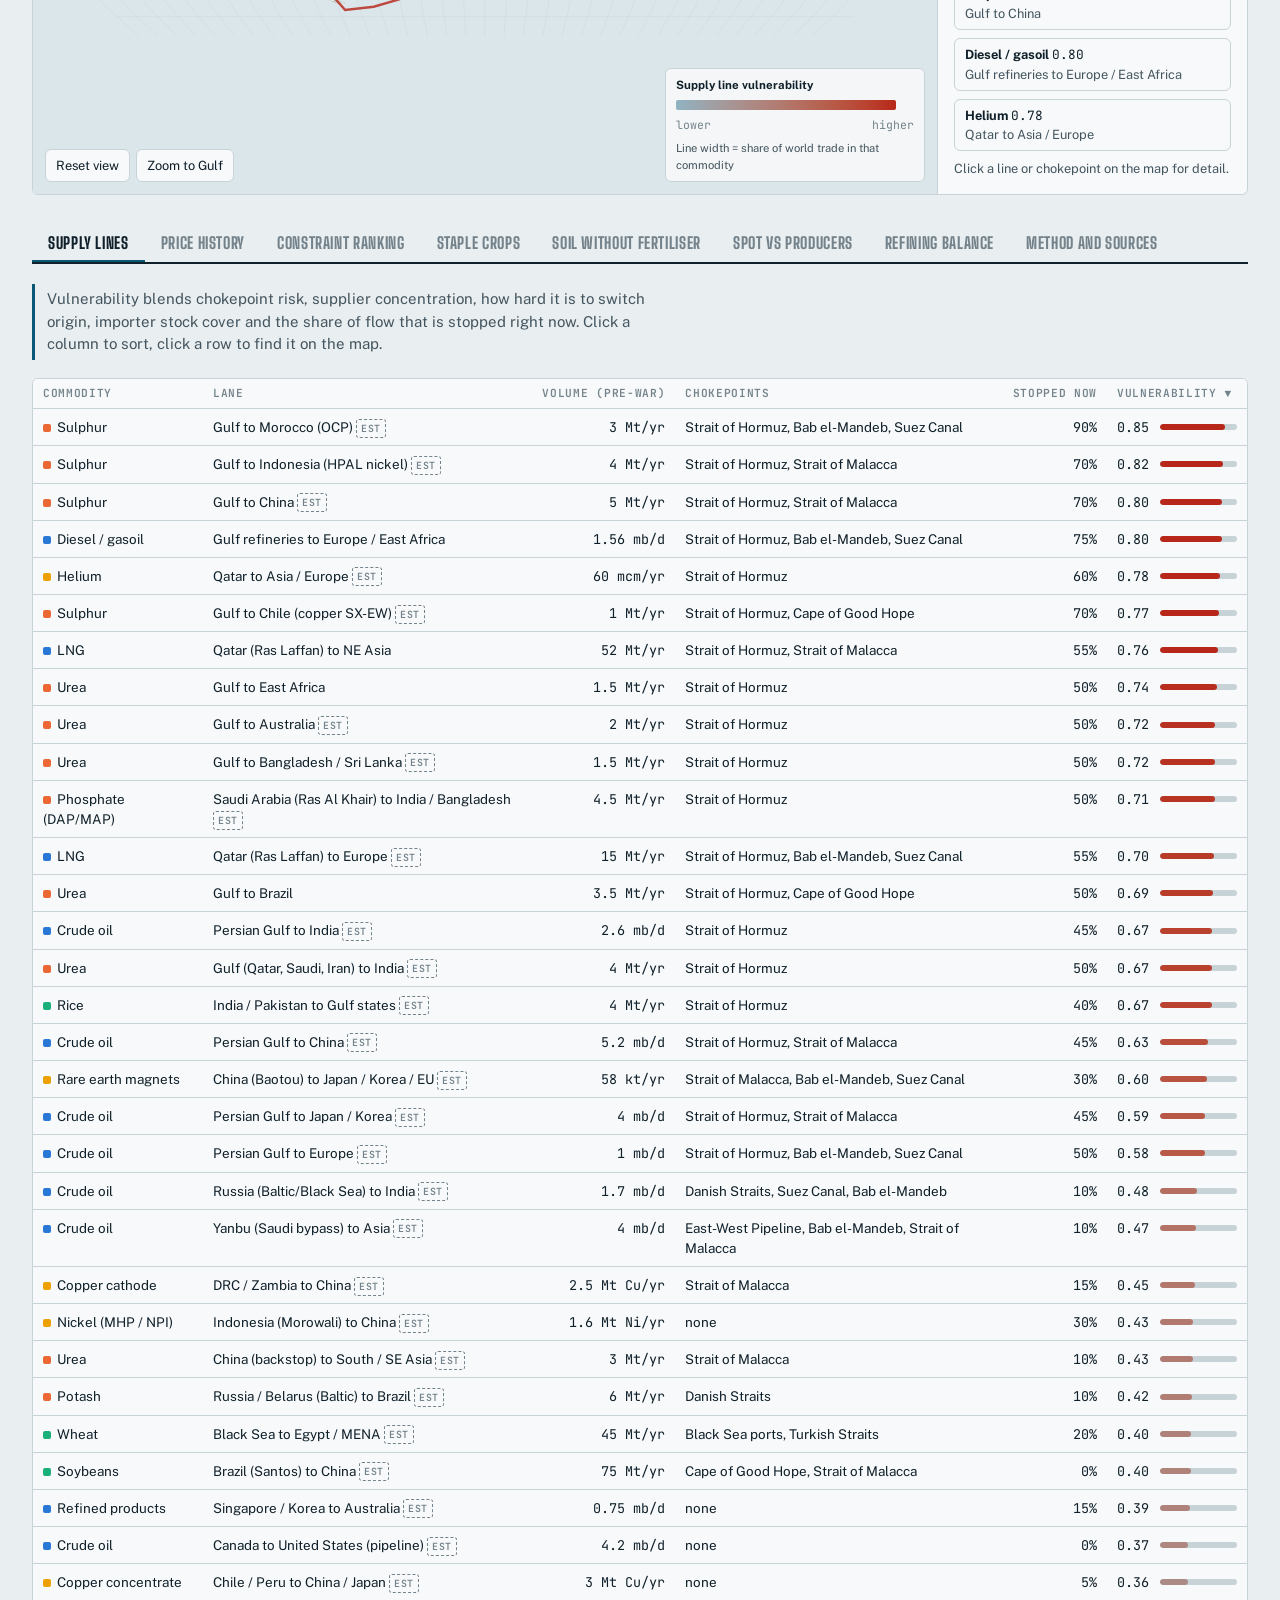
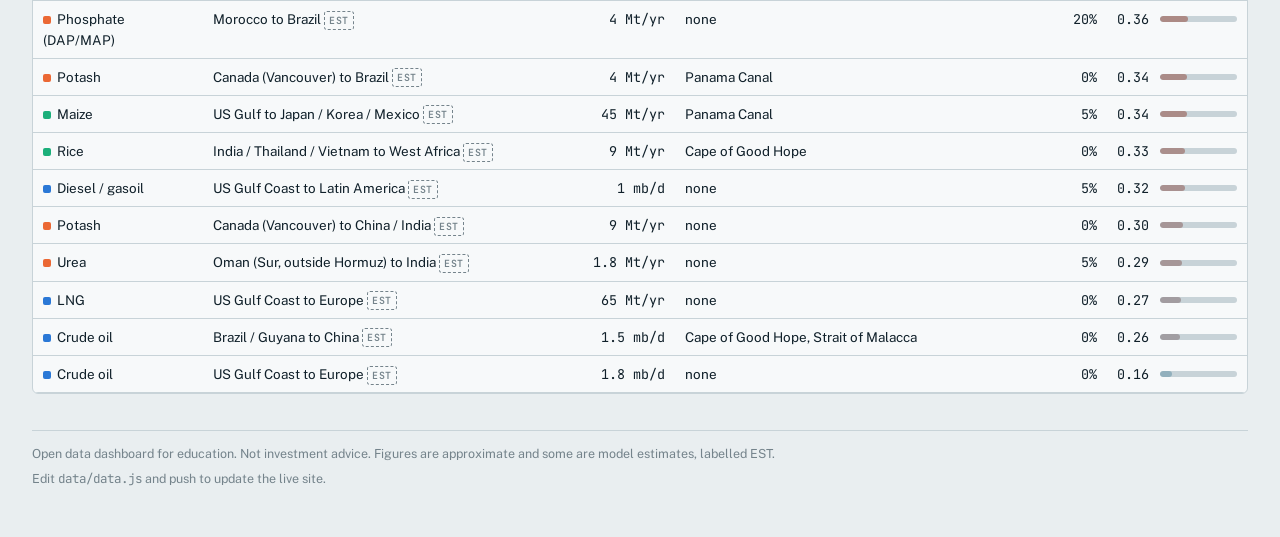
==== commit f49dc4b1: "Ledger: Price history tab with 1y to max horizons, indexed and real views, horizon table; uranium an" ====
--- a/index.html
+++ b/index.html
@@ -75,6 +75,7 @@
 
   <nav class="tabs" role="tablist" aria-label="Analysis">
     <button class="tab" role="tab" id="tab-lines" aria-selected="true" aria-controls="p-lines">Supply lines</button>
+    <button class="tab" role="tab" id="tab-hist" aria-selected="false" aria-controls="p-hist">Price history</button>
     <button class="tab" role="tab" id="tab-rank" aria-selected="false" aria-controls="p-rank">Constraint ranking</button>
     <button class="tab" role="tab" id="tab-crops" aria-selected="false" aria-controls="p-crops">Staple crops</button>
     <button class="tab" role="tab" id="tab-soil" aria-selected="false" aria-controls="p-soil">Soil without fertiliser</button>
@@ -86,6 +87,24 @@
   <section class="panel" id="p-lines" role="tabpanel" aria-labelledby="tab-lines">
     <p class="callout">Vulnerability blends chokepoint risk, supplier concentration, how hard it is to switch origin, importer stock cover and the share of flow that is stopped right now. Click a column to sort, click a row to find it on the map.</p>
     <div class="tscroll"><table id="routeTable"></table></div>
+  </section>
+
+  <section class="panel" id="p-hist" role="tabpanel" aria-labelledby="tab-hist" hidden>
+    <div class="histctl" aria-label="Chart controls">
+      <div class="field"><span class="lab">Range</span><div class="chips" id="hRange" role="radiogroup" aria-label="Time range"></div></div>
+      <div class="field"><span class="lab">Show as</span><div class="chips" id="hMode" role="radiogroup" aria-label="Value mode"></div></div>
+      <label class="check"><input type="checkbox" id="hLog"> Log scale <span class="note">Equal heights mean equal percentage moves</span></label>
+      <label class="check"><input type="checkbox" id="hEvents" checked> Mark events</label>
+    </div>
+    <div class="histpick" id="hPick" aria-label="Pick up to six series"></div>
+    <div class="histchart">
+      <div class="histlegend" id="hLegend"></div>
+      <svg id="hSvg" role="img" aria-label="Price history chart"></svg>
+      <p class="note" id="hNote"></p>
+    </div>
+    <div class="sec-head"><h3>Every series across horizons</h3><span class="note" id="hStamp"></span></div>
+    <p class="note">Change is the latest monthly average against the same month 1, 5, 10 and 25 years earlier, in nominal US dollars. The range bar places today's price inside its 25 year low to high, and "real vs 25y avg" compares today's price with its inflation-adjusted 25 year average. Click a row to chart it.</p>
+    <div class="tscroll"><table id="hTable"></table></div>
   </section>
 
   <section class="panel" id="p-rank" role="tabpanel" aria-labelledby="tab-rank" hidden>
@@ -183,5 +202,6 @@
 <script src="data/soil.js"></script>
 <script src="data/atlas-index.js"></script>
 <script src="assets/app.js"></script>
+<script src="assets/history.js"></script>
 </body>
 </html>
--- a/assets/style.css
+++ b/assets/style.css
@@ -33,6 +33,7 @@
   --s-watch: #7a6c00;
   --s-open: #2b7353;
   --s-bypass: #0a5875;
+  --series-1: #2a78d6; --series-2: #eb6834; --series-3: #1baf7a; --series-4: #eda100; --series-5: #e87ba4; --series-6: #008300;
   --g-energy: #2a78d6;
   --g-fert: #eb6834;
   --g-food: #1baf7a;
@@ -49,6 +50,7 @@
     --risk-lo: #3f6b7d; --risk-hi: #ff6b4d; --seq-lo: #1a2a31; --seq-oil: #6cc4e6; --seq-soil: #8fd17e; --seq-vul: #ff7a5c;
     --div-neg: #ff8a5c; --div-pos: #6cc4e6; --div-mid: #2b3940;
     --s-severe: #ff6b5b; --s-elevated: #f0a040; --s-watch: #d8c64a; --s-open: #5fc495; --s-bypass: #5cb2d4;
+    --series-1: #3987e5; --series-2: #d95926; --series-3: #199e70; --series-4: #c98500; --series-5: #d55181; --series-6: #008300;
     --g-energy: #3987e5; --g-fert: #d95926; --g-food: #199e70; --g-metals: #c98500;
     color-scheme: dark;
   }
@@ -59,6 +61,7 @@
   --risk-lo: #3f6b7d; --risk-hi: #ff6b4d; --seq-lo: #1a2a31; --seq-oil: #6cc4e6; --seq-soil: #8fd17e; --seq-vul: #ff7a5c;
   --div-neg: #ff8a5c; --div-pos: #6cc4e6; --div-mid: #2b3940;
   --s-severe: #ff6b5b; --s-elevated: #f0a040; --s-watch: #d8c64a; --s-open: #5fc495; --s-bypass: #5cb2d4;
+  --series-1: #3987e5; --series-2: #d95926; --series-3: #199e70; --series-4: #c98500; --series-5: #d55181; --series-6: #008300;
   --g-energy: #3987e5; --g-fert: #d95926; --g-food: #199e70; --g-metals: #c98500;
   color-scheme: dark;
 }
@@ -463,3 +466,47 @@
 .facs .vbar { height: 4px; }
 @media (max-width: 520px) { .auctl > .field { flex: 1 1 100%; } }
 .auchecks .check { align-content: start; }
+
+/* ---------- Price history tab ---------- */
+.histctl { display: flex; flex-wrap: wrap; gap: 14px 26px; align-items: end; }
+.histctl .check { align-self: center; }
+.histpick { display: grid; gap: 8px; }
+.hgroup { display: grid; grid-template-columns: 7.5em minmax(0, 1fr); gap: 8px; align-items: baseline; }
+.hgroup .lab { font: 600 0.68rem/1 var(--f-data); letter-spacing: 0.08em; text-transform: uppercase; color: var(--muted); }
+.hchip { font-size: 0.76rem; padding: 3px 9px; }
+.hchip[aria-pressed="true"] { background: var(--surface); color: var(--ink); border-color: var(--ink); font-weight: 600; }
+.hchip i { width: 10px; height: 3px; border-radius: 2px; }
+.histchart { background: var(--surface); border: 1px solid var(--line); border-radius: var(--r); padding: 12px 12px 8px; display: grid; gap: 6px; min-width: 0; }
+.histlegend { display: flex; flex-wrap: wrap; gap: 4px 16px; }
+.hleg { all: unset; cursor: pointer; display: inline-flex; gap: 6px; align-items: center; font-size: 0.82rem; color: var(--ink); border-radius: 3px; padding: 2px 3px; }
+.hleg small { color: var(--muted); font-family: var(--f-data); font-size: 0.68rem; }
+.hleg b { color: var(--muted); font-weight: 500; }
+.hleg:hover b, .hleg:focus-visible b { color: var(--ink); }
+.hleg:focus-visible { outline: 2px solid var(--accent); }
+#hSvg { width: 100%; display: block; overflow: visible; }
+#hSvg .hgrid line { stroke: var(--line); stroke-width: 1; }
+#hSvg .haxis text { fill: var(--muted); font: 10.5px var(--f-data); }
+#hSvg .haxis line, #hSvg .haxis path { stroke: var(--line); }
+#hSvg .hbase { stroke: var(--ink-2); stroke-dasharray: 3 3; }
+#hSvg .hevents line { stroke: var(--muted); stroke-dasharray: 2 3; opacity: 0.7; }
+#hSvg .hevents text { fill: var(--ink-2); font: 10px var(--f-body); }
+#hSvg .hline { fill: none; stroke-width: 2; stroke-linejoin: round; stroke-linecap: round; }
+#hSvg .hend { fill: var(--ink); font: 600 10.5px var(--f-data); }
+#hSvg .hhover line { stroke: var(--ink-2); stroke-width: 1; }
+#hSvg .hhover circle { stroke: var(--surface); stroke-width: 2; }
+.tip .trow { display: flex; gap: 6px; align-items: center; }
+.tip .trow b { font-family: var(--f-data); }
+.tip .trow span { opacity: 0.75; font-size: 0.72rem; }
+#hTable td small.u { color: var(--muted); font: 0.66rem var(--f-data); margin-left: 6px; }
+#hTable tr.gsep td { font: 600 0.66rem/1 var(--f-data); letter-spacing: 0.08em; text-transform: uppercase; color: var(--muted); background: var(--bg); padding: 7px 10px; cursor: default; }
+#hTable th[aria-sort="ascending"]::after { content: " ↑"; }
+#hTable th[aria-sort="descending"]::after { content: " ↓"; }
+#hTable .muted { color: var(--muted); }
+.rbar { position: relative; display: inline-block; width: 76px; height: 6px; border-radius: 3px; background: linear-gradient(90deg, var(--seq-lo), var(--line)); vertical-align: middle; }
+.rbar span { position: absolute; top: -3px; width: 3px; height: 12px; margin-left: -1.5px; border-radius: 2px; background: var(--ink); }
+.lcard .hz { all: unset; cursor: pointer; display: grid; grid-template-columns: repeat(4, minmax(0, 1fr)); gap: 4px; margin: 3px 0 1px; padding: 3px 0; border-top: 1px dashed var(--line); font: 600 0.7rem/1.2 var(--f-data); color: var(--ink); font-variant-numeric: tabular-nums; }
+.lcard .hz span { display: grid; min-width: 0; }
+.lcard .hz i { font-style: normal; font-weight: 500; font-size: 0.6rem; color: var(--muted); letter-spacing: 0.05em; }
+.lcard .hz:hover { background: color-mix(in srgb, var(--accent) 8%, transparent); }
+.lcard .hz:focus-visible { outline: 2px solid var(--accent); }
+@media (max-width: 640px) { .hgroup { grid-template-columns: 1fr; gap: 4px; } }
